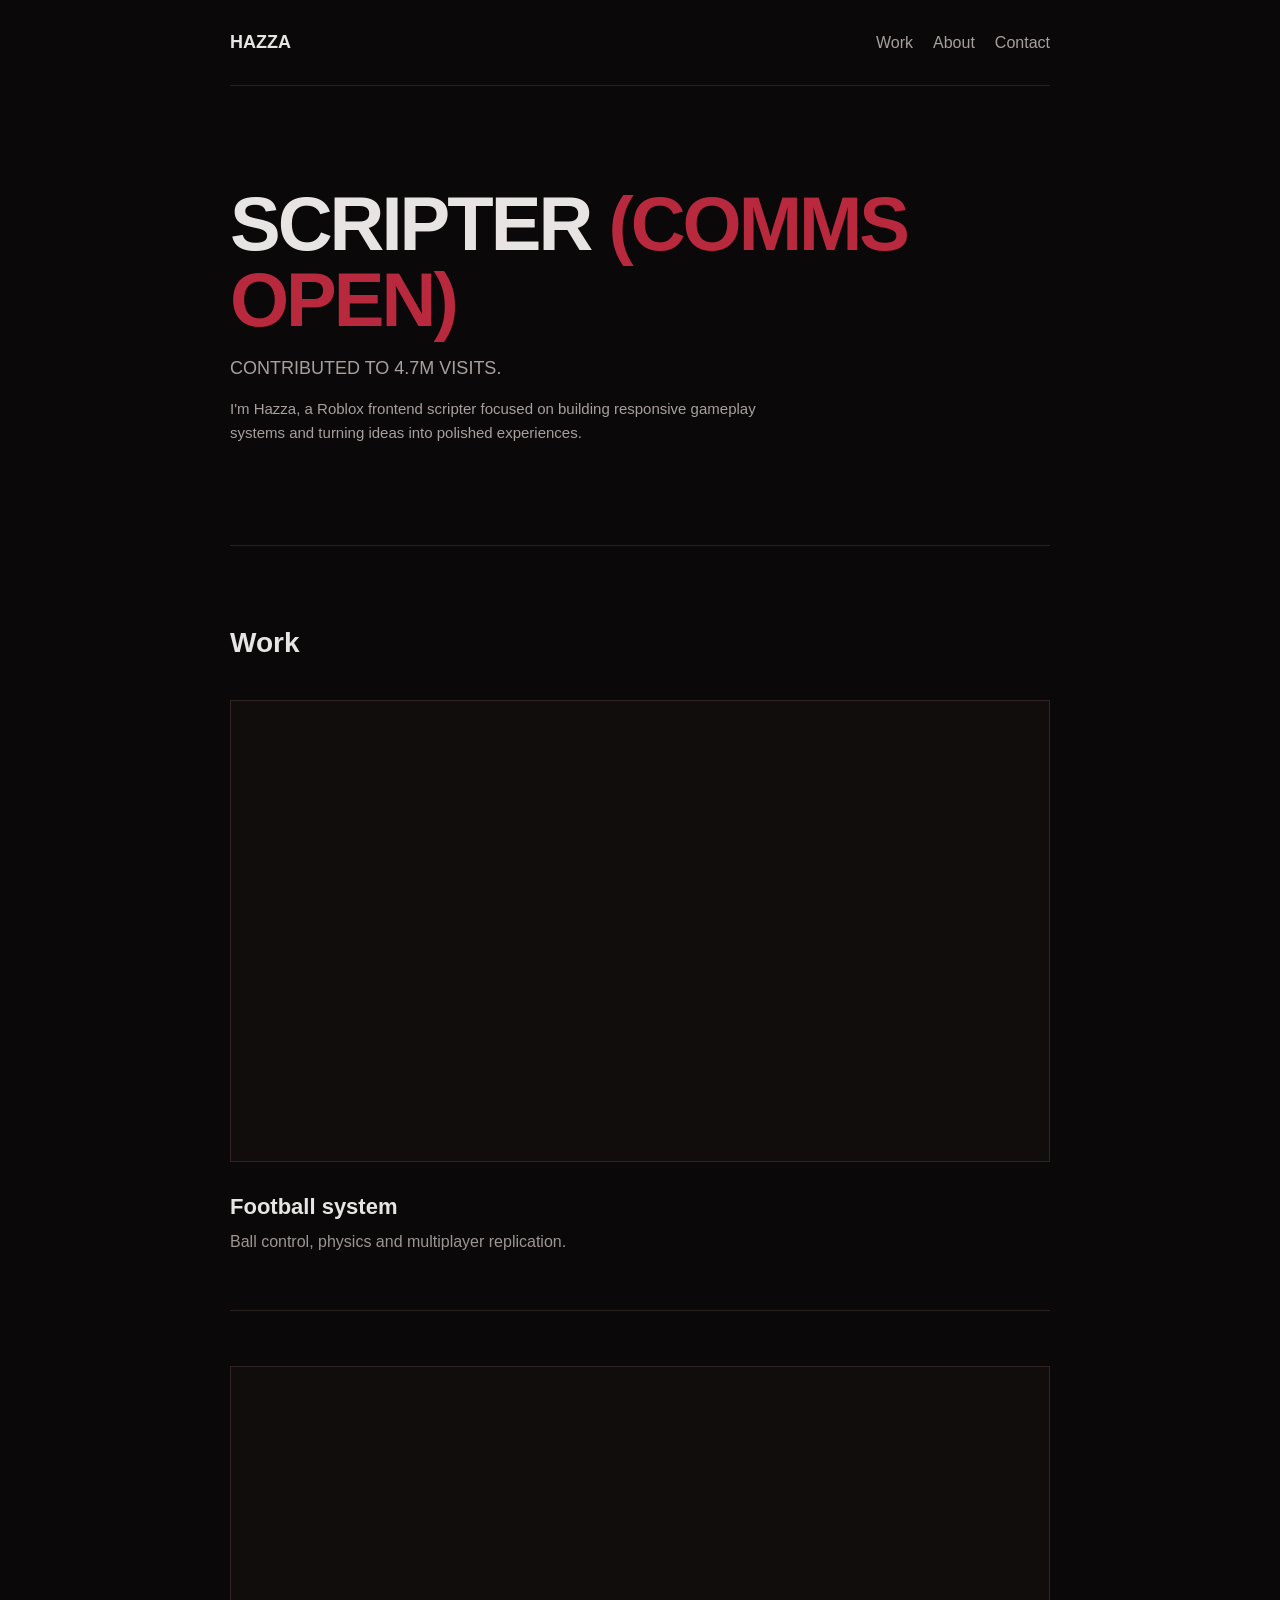
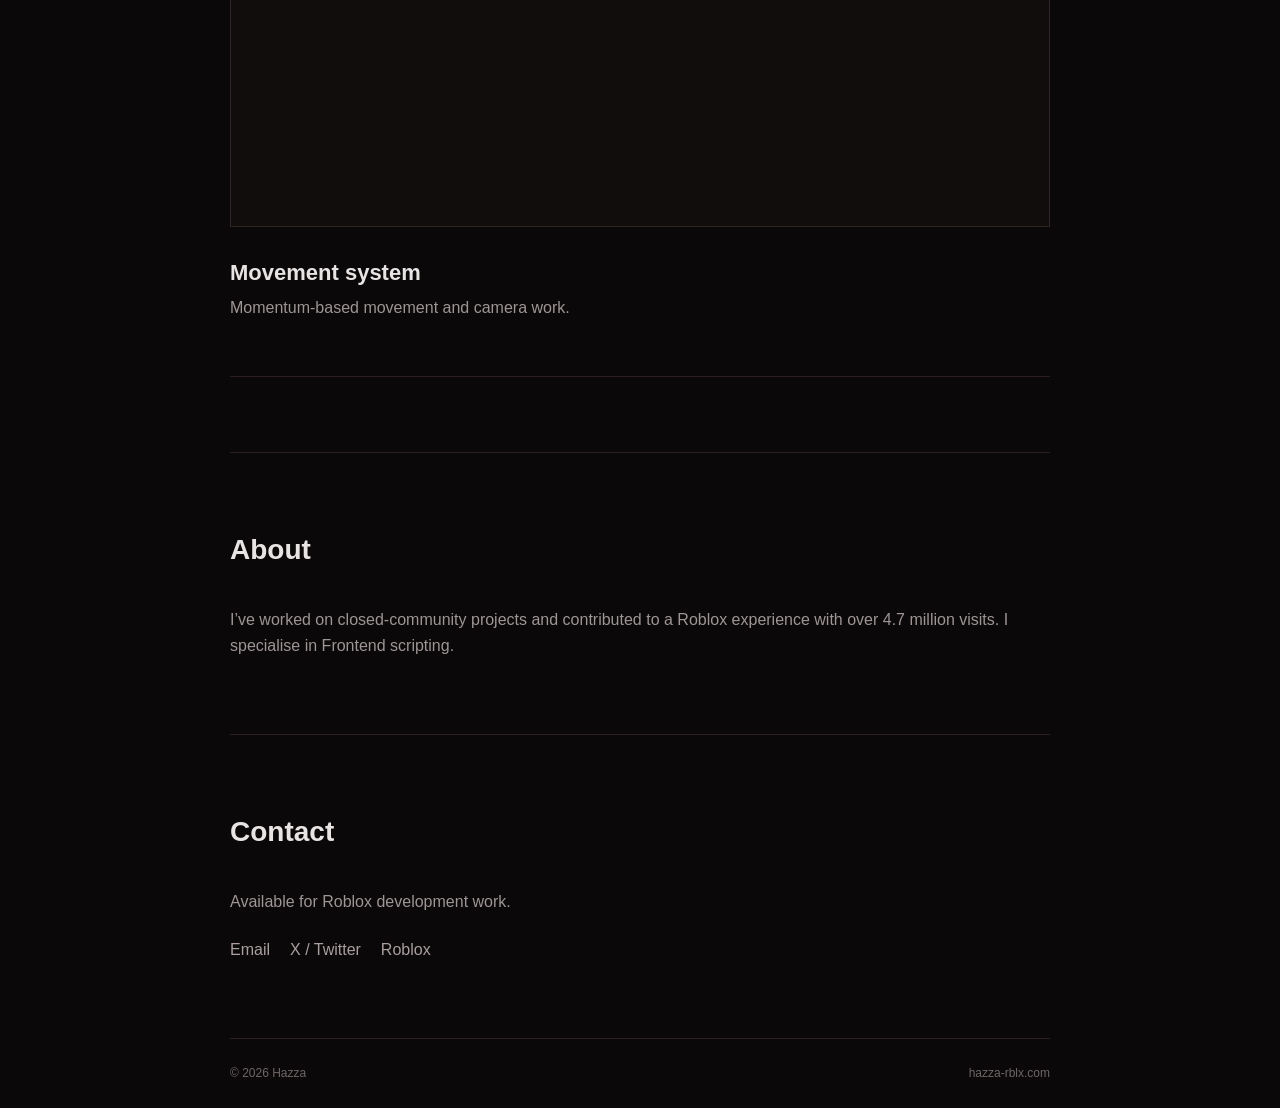
==== index.html @ 621d3d2e "Add files via upload" ====
<!doctype html>
<html lang="en">
<head>
  <meta charset="utf-8">
  <meta name="viewport" content="width=device-width, initial-scale=1">
  <meta name="description" content="HAZZA — Roblox Developer Portfolio">
  <meta name="theme-color" content="#0a0808">
  <title>Hazza — Roblox Developer</title>

  <style>
    * { box-sizing: border-box; }

    html { scroll-behavior: smooth; }

    body {
      margin: 0;
      color: #e8e4e4;
      background: #0a0808;
      font: 16px/1.6 Arial, sans-serif;
    }

    a { color: inherit; }

    .page {
      width: min(820px, calc(100% - 32px));
      margin: auto;
    }

    header {
      display: flex;
      justify-content: space-between;
      align-items: center;
      padding: 28px 0;
      border-bottom: 1px solid #2a2020;
    }

    header strong { font-size: 18px; }

    nav { display: flex; gap: 20px; }

    nav a,
    .contact a {
      color: #a99f9f;
      text-decoration: none;
    }

    nav a:hover,
    .contact a:hover { color: #b8293d; }

    .intro {
      padding: 100px 0;
      border-bottom: 1px solid #2a2020;
    }

    h1 {
      margin: 0 0 16px;
      font-size: clamp(48px, 10vw, 76px);
      line-height: 1;
      letter-spacing: -3px;
    }

    h1 span { color: #b8293d; }

    .intro p {
      max-width: 540px;
      margin: 0;
      color: #a99f9f;
      font-size: 18px;
    }

    .intro .bio {
      margin-top: 14px;
      font-size: 15px;
    }

    section { padding: 75px 0; }

    h2 {
      margin: 0 0 35px;
      font-size: 28px;
    }

    .project {
      padding: 0 0 55px;
      margin: 0 0 55px;
      border-bottom: 1px solid #2a2020;
    }

    .project:last-child { margin-bottom: 0; }

    .video-embed {
      width: 100%;
      aspect-ratio: 16 / 9;
      margin-bottom: 20px;
      background: #120d0d;
      border: 1px solid #302424;
    }

    .project h3 {
      margin: 0 0 5px;
      font-size: 22px;
    }

    .project p,
    .about p,
    .contact p {
      margin: 0;
      color: #9e9595;
    }

    .about,
    .contact { border-top: 1px solid #2a2020; }

    .contact div {
      display: flex;
      flex-wrap: wrap;
      gap: 20px;
      margin-top: 22px;
    }

    footer {
      display: flex;
      justify-content: space-between;
      padding: 25px 0;
      color: #6f6666;
      border-top: 1px solid #2a2020;
      font-size: 12px;
    }

    @media (max-width: 520px) {
      header { align-items: flex-start; }
      nav { gap: 12px; font-size: 14px; }
      .intro { padding: 75px 0; }
      section { padding: 60px 0; }
      footer { gap: 15px; }
    }
  </style>
</head>

<body>
  <div class="page">
    <header>
      <strong>HAZZA</strong>
      <nav>
        <a href="#work">Work</a>
        <a href="#about">About</a>
        <a href="#contact">Contact</a>
      </nav>
    </header>

    <main>
      <div class="intro">
        <h1>SCRIPTER<span> (COMMS OPEN)</span></h1>
        <p>CONTRIBUTED TO 4.7M VISITS.</p>
        <p class="bio">I'm Hazza, a Roblox frontend scripter focused on building responsive gameplay systems and turning ideas into polished experiences.</p>
      </div>

      <section id="work">
        <h2>Work</h2>

        <article class="project">
          <iframe class="video-embed" src="https://www.youtube-nocookie.com/embed/xb4b1NVsoGI" title="Football system demonstration" loading="lazy" allow="accelerometer; autoplay; clipboard-write; encrypted-media; gyroscope; picture-in-picture; web-share" allowfullscreen></iframe>
          <h3>Football system</h3>
          <p>Ball control, physics and multiplayer replication.</p>
        </article>

        <article class="project">
          <iframe class="video-embed" src="https://www.youtube-nocookie.com/embed/a8XWMVyObS0" title="Swinging movement system demonstration" loading="lazy" allow="accelerometer; autoplay; clipboard-write; encrypted-media; gyroscope; picture-in-picture; web-share" allowfullscreen></iframe>
          <h3>Movement system</h3>
          <p>Momentum-based movement and camera work.</p>
        </article>
      </section>

      <section class="about" id="about">
        <h2>About</h2>
        <p>I’ve worked on closed-community projects and contributed to a Roblox experience with over 4.7 million visits. I specialise in Frontend scripting. </p>
      </section>

      <section class="contact" id="contact">
        <h2>Contact</h2>
        <p>Available for Roblox development work.</p>
        <div>
          <a href="mailto:hahazz1231@outlook.com">Email</a>
          <a href="https://x.com/hahazz17" target="_blank" rel="noopener">X / Twitter</a>
          <a href="https://www.roblox.com/users/4684940646/profile" target="_blank" rel="noopener">Roblox</a>
        </div>
      </section>
    </main>

    <footer>
      <span>© 2026 Hazza</span>
      <span>hazza-rblx.com</span>
    </footer>
  </div>
</body>
</html>
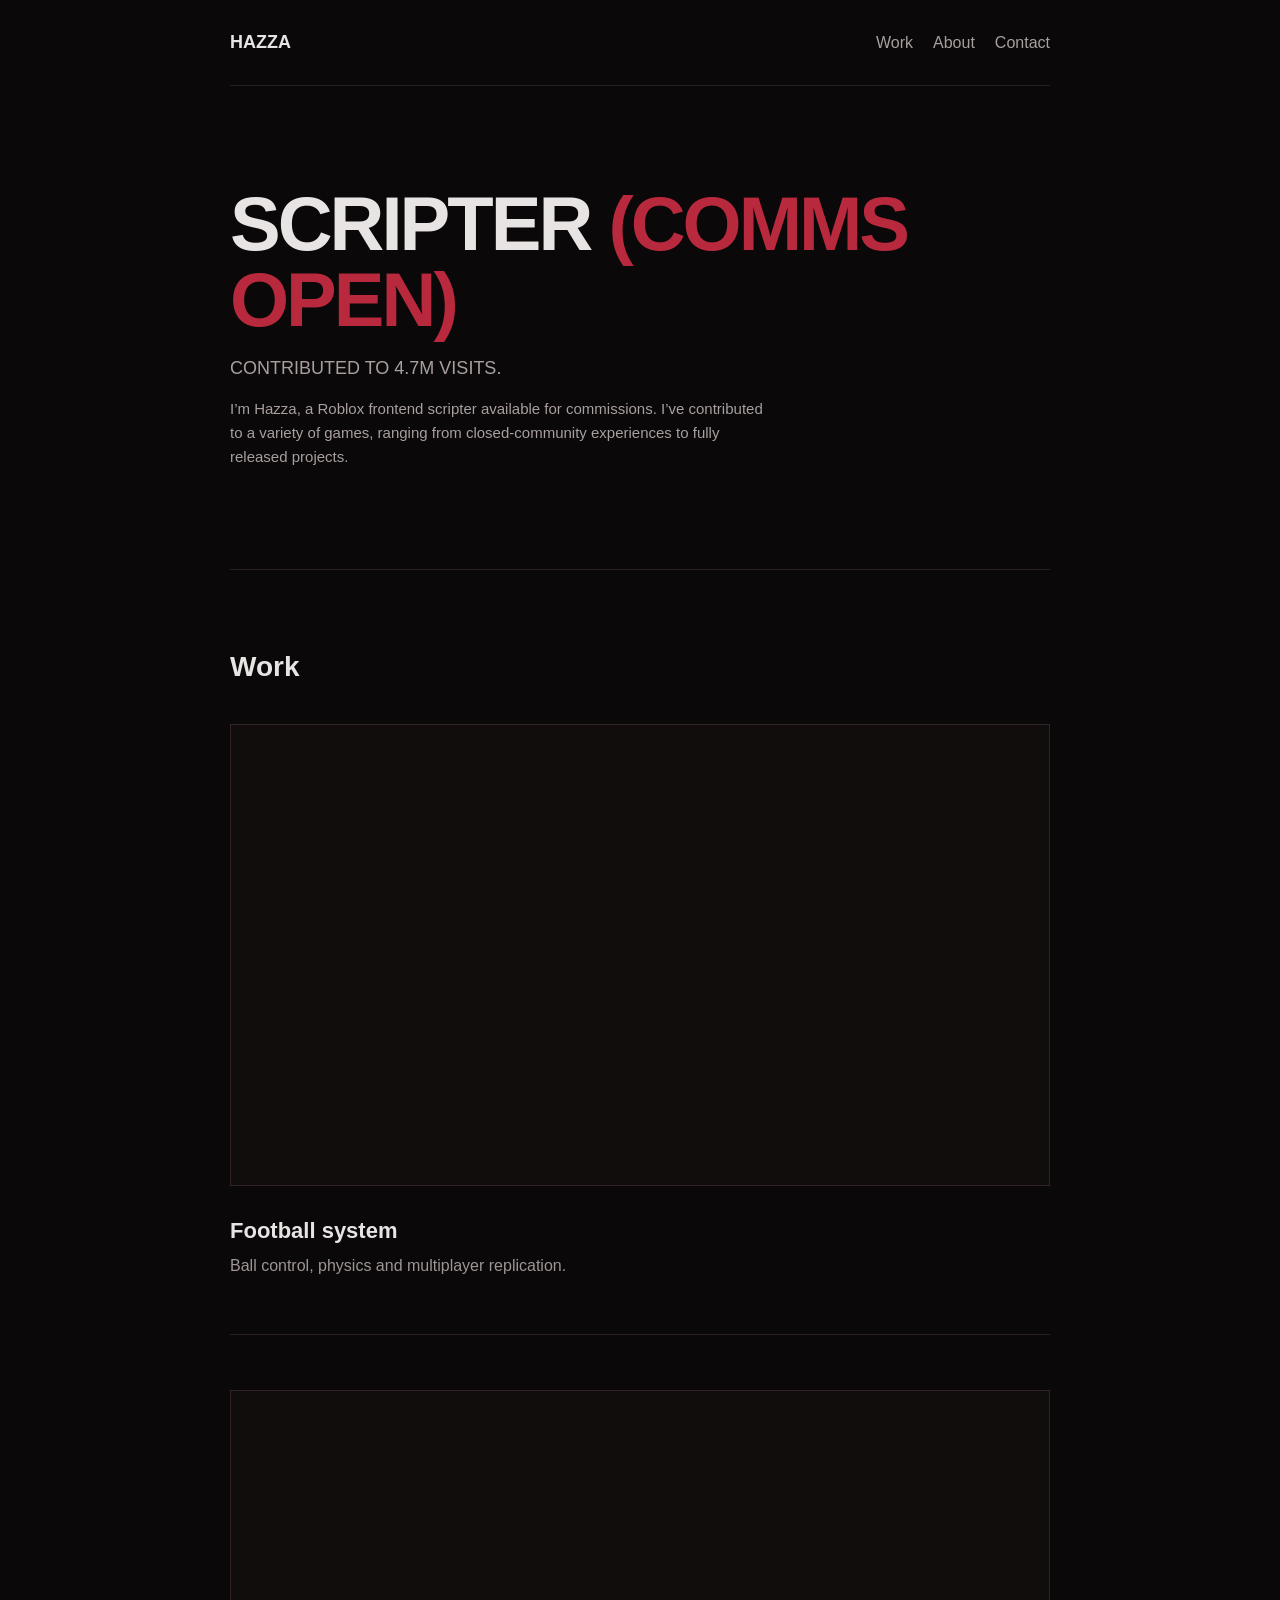
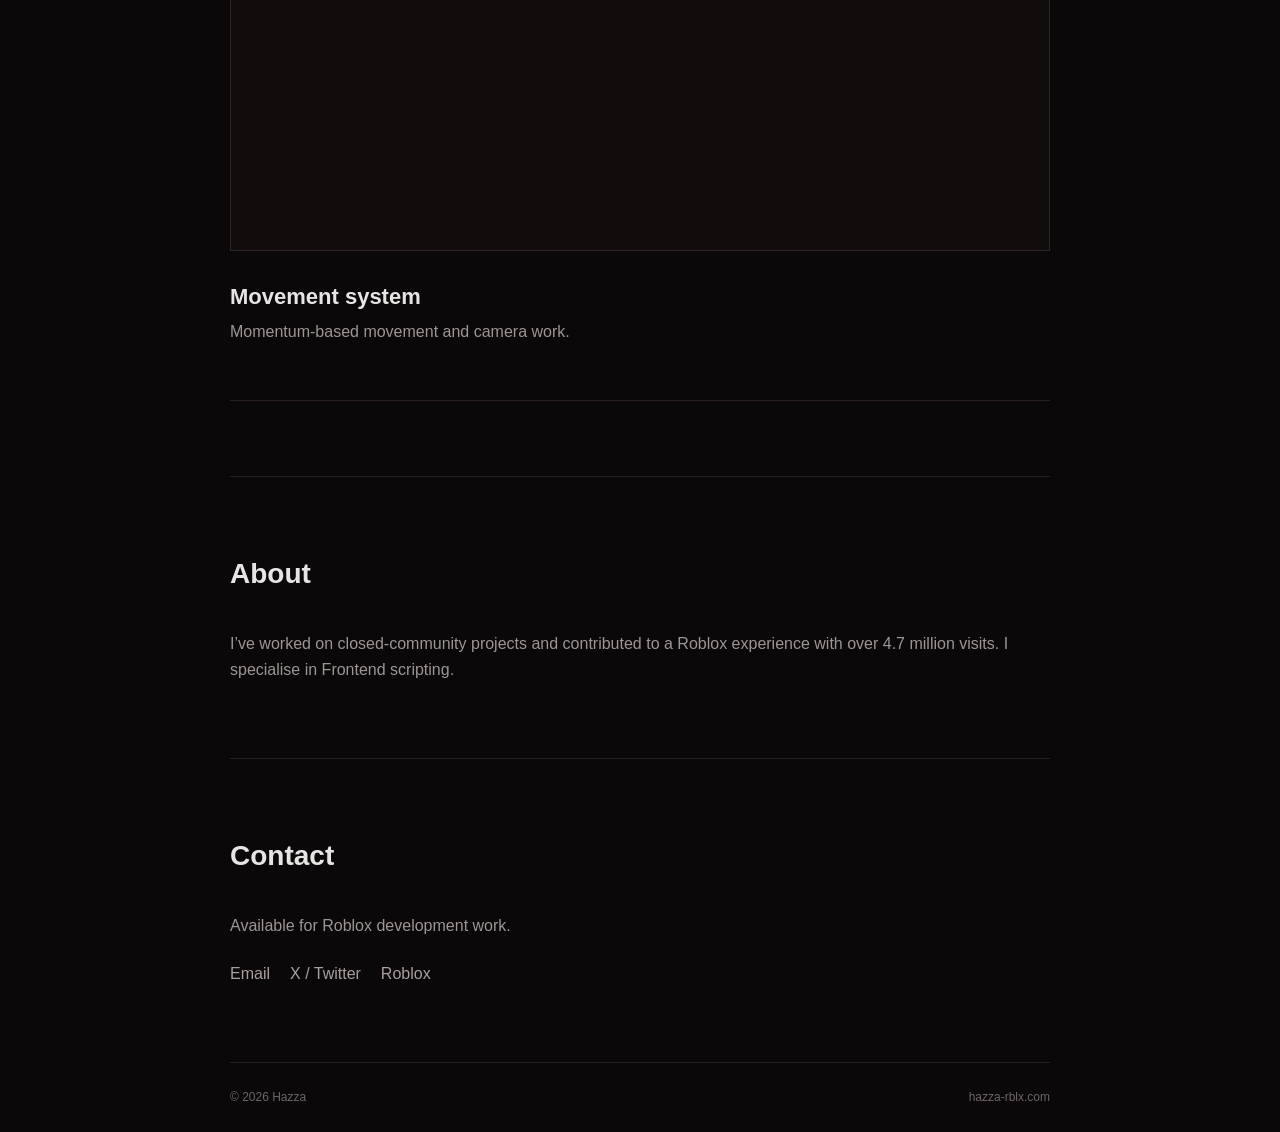
==== commit fa58ba1d: "Update index.html" ====
--- a/index.html
+++ b/index.html
@@ -152,7 +152,8 @@
       <div class="intro">
         <h1>SCRIPTER<span> (COMMS OPEN)</span></h1>
         <p>CONTRIBUTED TO 4.7M VISITS.</p>
-        <p class="bio">I'm Hazza, a Roblox frontend scripter focused on building responsive gameplay systems and turning ideas into polished experiences.</p>
+        <p class="bio">I’m Hazza, a Roblox frontend scripter available for commissions. I’ve contributed to a variety of games, ranging from closed-community experiences to fully released projects.
+</p>
       </div>
 
       <section id="work">
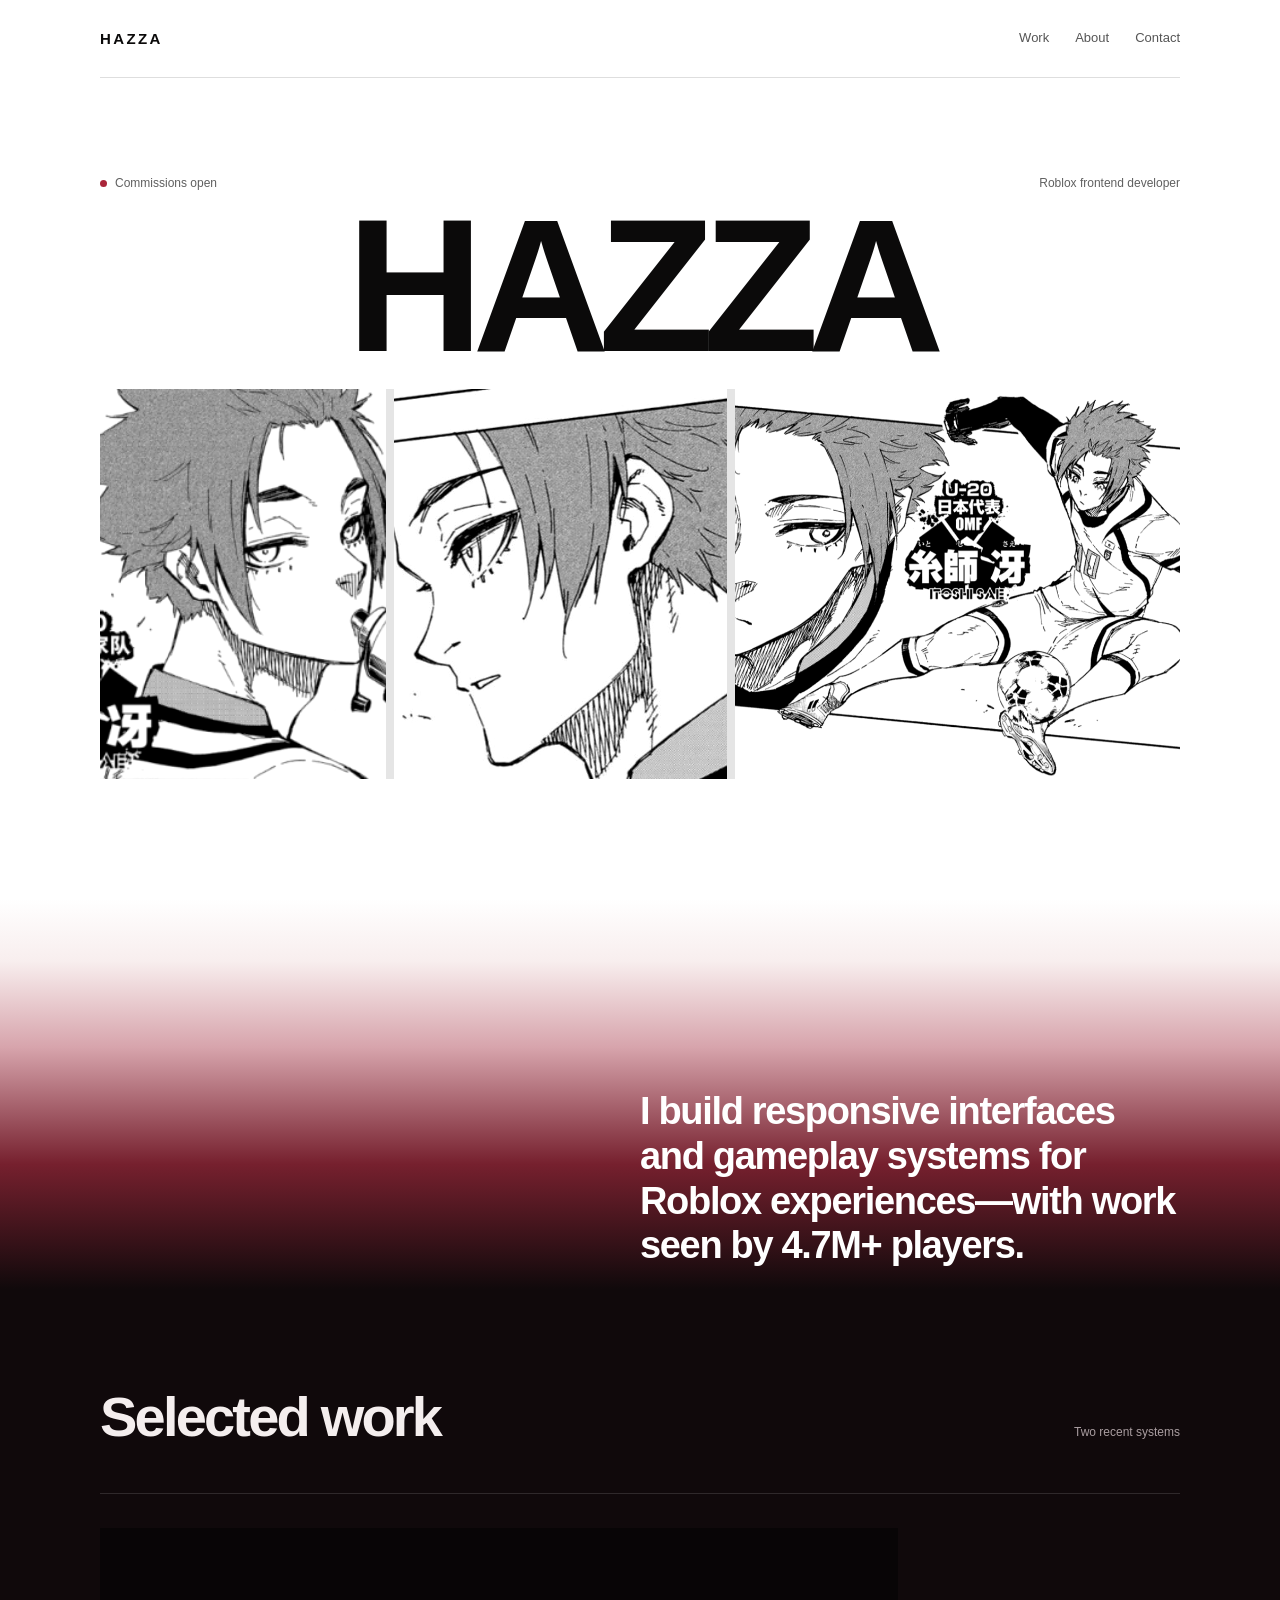
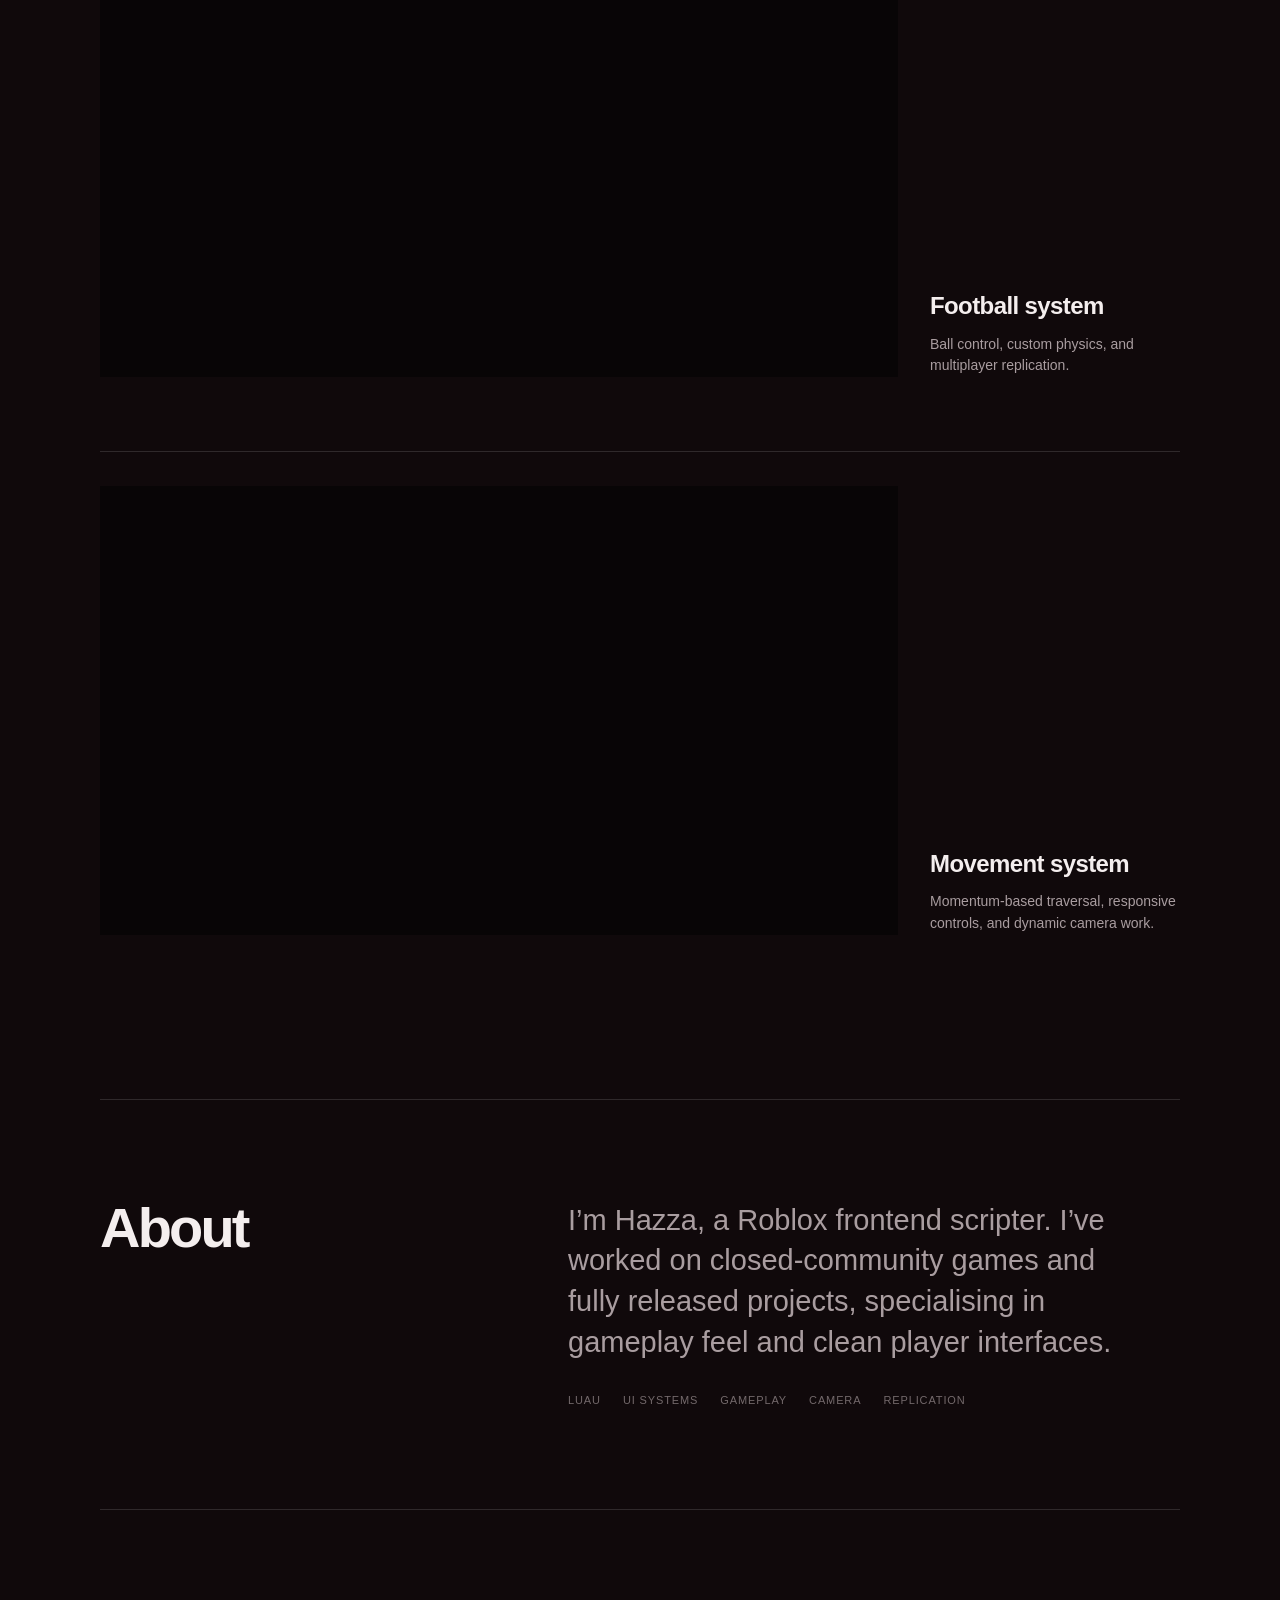
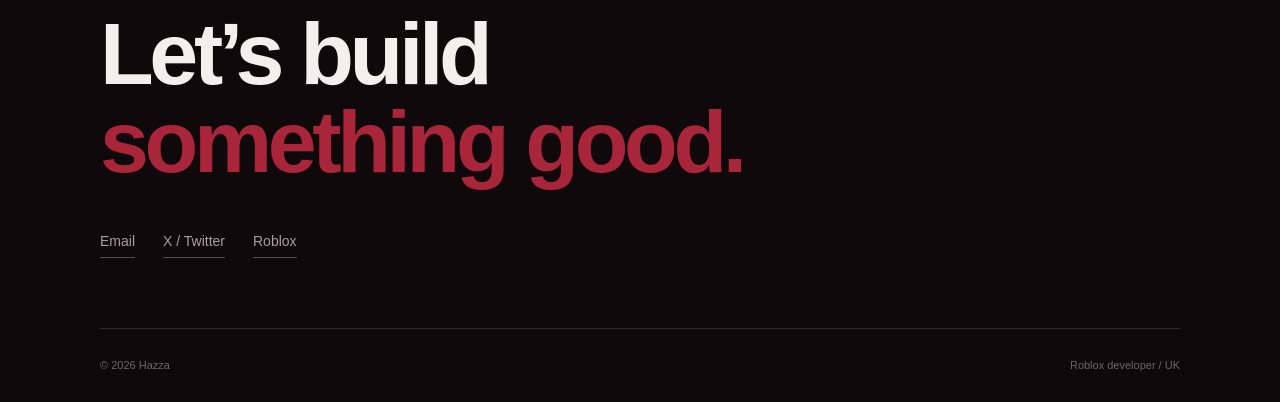
==== commit 14bf91f8: "Update index.html" ====
--- a/index.html
+++ b/index.html
@@ -3,195 +3,96 @@
 <head>
   <meta charset="utf-8">
   <meta name="viewport" content="width=device-width, initial-scale=1">
-  <meta name="description" content="HAZZA — Roblox Developer Portfolio">
-  <meta name="theme-color" content="#0a0808">
+  <meta name="description" content="Hazza — Roblox frontend developer available for commissions.">
+  <meta name="theme-color" content="#ffffff">
   <title>Hazza — Roblox Developer</title>
-
   <style>
-    * { box-sizing: border-box; }
-
-    html { scroll-behavior: smooth; }
-
-    body {
-      margin: 0;
-      color: #e8e4e4;
-      background: #0a0808;
-      font: 16px/1.6 Arial, sans-serif;
-    }
-
-    a { color: inherit; }
-
-    .page {
-      width: min(820px, calc(100% - 32px));
-      margin: auto;
-    }
-
-    header {
-      display: flex;
-      justify-content: space-between;
-      align-items: center;
-      padding: 28px 0;
-      border-bottom: 1px solid #2a2020;
-    }
-
-    header strong { font-size: 18px; }
-
-    nav { display: flex; gap: 20px; }
-
-    nav a,
-    .contact a {
-      color: #a99f9f;
-      text-decoration: none;
-    }
-
-    nav a:hover,
-    .contact a:hover { color: #b8293d; }
-
-    .intro {
-      padding: 100px 0;
-      border-bottom: 1px solid #2a2020;
-    }
-
-    h1 {
-      margin: 0 0 16px;
-      font-size: clamp(48px, 10vw, 76px);
-      line-height: 1;
-      letter-spacing: -3px;
-    }
-
-    h1 span { color: #b8293d; }
-
-    .intro p {
-      max-width: 540px;
-      margin: 0;
-      color: #a99f9f;
-      font-size: 18px;
-    }
-
-    .intro .bio {
-      margin-top: 14px;
-      font-size: 15px;
-    }
-
-    section { padding: 75px 0; }
-
-    h2 {
-      margin: 0 0 35px;
-      font-size: 28px;
-    }
-
-    .project {
-      padding: 0 0 55px;
-      margin: 0 0 55px;
-      border-bottom: 1px solid #2a2020;
-    }
-
-    .project:last-child { margin-bottom: 0; }
-
-    .video-embed {
-      width: 100%;
-      aspect-ratio: 16 / 9;
-      margin-bottom: 20px;
-      background: #120d0d;
-      border: 1px solid #302424;
-    }
-
-    .project h3 {
-      margin: 0 0 5px;
-      font-size: 22px;
-    }
-
-    .project p,
-    .about p,
-    .contact p {
-      margin: 0;
-      color: #9e9595;
-    }
-
-    .about,
-    .contact { border-top: 1px solid #2a2020; }
-
-    .contact div {
-      display: flex;
-      flex-wrap: wrap;
-      gap: 20px;
-      margin-top: 22px;
-    }
-
-    footer {
-      display: flex;
-      justify-content: space-between;
-      padding: 25px 0;
-      color: #6f6666;
-      border-top: 1px solid #2a2020;
-      font-size: 12px;
-    }
-
-    @media (max-width: 520px) {
-      header { align-items: flex-start; }
-      nav { gap: 12px; font-size: 14px; }
-      .intro { padding: 75px 0; }
-      section { padding: 60px 0; }
-      footer { gap: 15px; }
-    }
+    :root{--white:#fff;--ink:#0b0a0a;--dark:#10090b;--red:#a92539;--text:#f4eeee;--muted:#a99da0;--line:rgba(255,255,255,.13);--width:1080px}
+    *{box-sizing:border-box}html{scroll-behavior:smooth;scrollbar-color:var(--red) var(--dark)}
+    body{margin:0;color:var(--ink);background:var(--dark);font:16px/1.55 Arial,Helvetica,sans-serif;overflow-x:hidden}
+    ::selection{color:#fff;background:var(--red)}a{color:inherit}.wrap{width:min(var(--width),calc(100% - 40px));margin:auto}
+    .light{position:relative;z-index:1;min-height:100svh;background:#fff}
+    header{display:flex;align-items:center;justify-content:space-between;height:78px;border-bottom:1px solid #dedede}
+    .small-logo{font-size:15px;font-weight:900;letter-spacing:.16em;text-decoration:none}nav{display:flex;gap:26px}
+    nav a{color:#555;font-size:13px;text-decoration:none;transition:color .18s ease}nav a:hover,nav a:focus-visible{color:var(--red)}
+    .hero{padding:clamp(54px,8vw,96px) 0 0}.hero-topline{display:flex;align-items:center;justify-content:space-between;gap:20px;margin-bottom:18px;color:#5f5f5f;font-size:12px}
+    .status{display:flex;align-items:center;gap:8px}.status:before{content:"";width:7px;height:7px;border-radius:50%;background:var(--red);animation:blink 2s ease-in-out infinite}
+    @keyframes blink{50%{opacity:.35}}
+    h1{margin:0 0 30px;font-size:clamp(76px,17vw,190px);font-weight:900;line-height:.78;letter-spacing:-.085em;text-align:center;transform:translateY(24px);opacity:0;animation:logo-in .9s cubic-bezier(.16,.8,.22,1) .08s forwards}
+    @keyframes logo-in{to{opacity:1;letter-spacing:-.06em;transform:translateY(0)}}
+    .manga-strip{display:grid;grid-template-columns:.9fr 1.05fr 1.4fr;gap:8px;height:clamp(240px,34vw,390px);overflow:hidden;background:#e5e5e5}
+    .panel{position:relative;min-width:0;margin:0;overflow:hidden;background:#eee;opacity:0;transform:translateY(16px);animation:panel-in .7s cubic-bezier(.2,.75,.2,1) forwards}
+    .panel:nth-child(1){animation-delay:.26s}.panel:nth-child(2){animation-delay:.36s}.panel:nth-child(3){animation-delay:.46s}@keyframes panel-in{to{opacity:1;transform:translateY(0)}}
+    .panel img{width:100%;height:100%;display:block;object-fit:cover;filter:grayscale(1) contrast(1.04);transition:transform .65s cubic-bezier(.2,.75,.2,1)}
+    .panel:nth-child(1) img{object-position:53% center}.panel:nth-child(2) img{object-position:44% center}.panel:nth-child(3) img{object-position:66% center}.panel:hover img{transform:scale(1.025)}
+    .fade{position:relative;z-index:0;min-height:390px;margin-top:-1px;color:#fff;background:linear-gradient(to bottom,#fff 0%,#f8eeee 16%,#d7a4ac 38%,#76202e 68%,var(--dark) 100%)}
+    .intro{display:flex;justify-content:flex-end;padding-top:190px}.intro p{width:min(540px,100%);margin:0;font-size:clamp(22px,3.4vw,38px);font-weight:600;line-height:1.18;letter-spacing:-.035em}
+    .dark{color:var(--text);background:var(--dark)}section{padding:100px 0}.section-head{display:flex;align-items:baseline;justify-content:space-between;gap:24px;margin-bottom:48px}
+    h2{margin:0;font-size:clamp(34px,5vw,56px);line-height:1;letter-spacing:-.05em}.section-head span{color:var(--muted);font-size:12px}
+    .project{display:grid;grid-template-columns:minmax(0,1fr) 250px;align-items:end;gap:32px;padding:34px 0 64px;border-top:1px solid var(--line)}.project+.project{margin-top:10px}
+    .video-frame{overflow:hidden;background:#080506}.video-frame iframe{display:block;width:100%;aspect-ratio:16/9;border:0;filter:saturate(.75);transition:filter .3s ease}.video-frame:hover iframe{filter:saturate(1)}
+    .project h3{margin:0 0 9px;font-size:24px;letter-spacing:-.025em}.project p,.about p{margin:0;color:var(--muted);font-size:14px}
+    .about{display:grid;grid-template-columns:1fr 1.5fr;gap:60px;border-top:1px solid var(--line)}.about p{max-width:580px;font-size:clamp(19px,2.5vw,29px);line-height:1.4}
+    .skills{display:flex;flex-wrap:wrap;gap:8px 22px;margin-top:30px;color:#73696b;font-size:11px;text-transform:uppercase;letter-spacing:.08em}
+    .contact{padding-bottom:70px;border-top:1px solid var(--line)}.contact h2{max-width:760px;margin-bottom:45px;font-size:clamp(42px,8vw,88px)}.contact h2 span{color:var(--red)}
+    .contact-links{display:flex;flex-wrap:wrap;gap:12px 28px}.contact-links a{padding-bottom:4px;color:var(--muted);border-bottom:1px solid #574b4d;font-size:14px;text-decoration:none;transition:color .18s ease,border-color .18s ease}
+    .contact-links a:hover,.contact-links a:focus-visible{color:#fff;border-color:var(--red)}
+    footer{display:flex;justify-content:space-between;padding:28px 0;color:#6f6466;border-top:1px solid var(--line);font-size:11px}
+    .reveal{opacity:0;transform:translateY(20px);transition:opacity .65s ease,transform .65s cubic-bezier(.2,.75,.2,1)}.reveal.visible{opacity:1;transform:translateY(0)}
+    :focus-visible{outline:2px solid var(--red);outline-offset:5px}
+    @media(max-width:720px){.wrap{width:min(var(--width),calc(100% - 28px))}header{height:68px}nav{gap:15px}.hero-topline span:last-child{display:none}h1{margin-bottom:22px;font-size:clamp(74px,25vw,140px)}.manga-strip{grid-template-columns:.85fr 1.15fr;height:330px}.panel:nth-child(2){display:none}.panel:nth-child(3) img{object-position:70% center}.fade{min-height:330px}.intro{padding-top:145px}section{padding:78px 0}.project,.about{grid-template-columns:1fr;gap:24px}.project{align-items:start;padding-bottom:46px}.project-copy{order:-1}.about{gap:30px}}
+    @media(max-width:420px){nav a:first-child{display:none}.manga-strip{height:270px}footer{gap:18px}}
+    @media(prefers-reduced-motion:reduce){html{scroll-behavior:auto}*,*:before,*:after{animation-duration:.01ms!important;animation-iteration-count:1!important;transition-duration:.01ms!important}.reveal{opacity:1;transform:none}}
   </style>
 </head>
-
 <body>
-  <div class="page">
-    <header>
-      <strong>HAZZA</strong>
-      <nav>
-        <a href="#work">Work</a>
-        <a href="#about">About</a>
-        <a href="#contact">Contact</a>
-      </nav>
-    </header>
-
-    <main>
-      <div class="intro">
-        <h1>SCRIPTER<span> (COMMS OPEN)</span></h1>
-        <p>CONTRIBUTED TO 4.7M VISITS.</p>
-        <p class="bio">I’m Hazza, a Roblox frontend scripter available for commissions. I’ve contributed to a variety of games, ranging from closed-community experiences to fully released projects.
-</p>
-      </div>
-
-      <section id="work">
-        <h2>Work</h2>
-
-        <article class="project">
-          <iframe class="video-embed" src="https://www.youtube-nocookie.com/embed/xb4b1NVsoGI" title="Football system demonstration" loading="lazy" allow="accelerometer; autoplay; clipboard-write; encrypted-media; gyroscope; picture-in-picture; web-share" allowfullscreen></iframe>
-          <h3>Football system</h3>
-          <p>Ball control, physics and multiplayer replication.</p>
-        </article>
-
-        <article class="project">
-          <iframe class="video-embed" src="https://www.youtube-nocookie.com/embed/a8XWMVyObS0" title="Swinging movement system demonstration" loading="lazy" allow="accelerometer; autoplay; clipboard-write; encrypted-media; gyroscope; picture-in-picture; web-share" allowfullscreen></iframe>
-          <h3>Movement system</h3>
-          <p>Momentum-based movement and camera work.</p>
-        </article>
-      </section>
-
-      <section class="about" id="about">
-        <h2>About</h2>
-        <p>I’ve worked on closed-community projects and contributed to a Roblox experience with over 4.7 million visits. I specialise in Frontend scripting. </p>
-      </section>
-
-      <section class="contact" id="contact">
-        <h2>Contact</h2>
-        <p>Available for Roblox development work.</p>
-        <div>
-          <a href="mailto:hahazz1231@outlook.com">Email</a>
-          <a href="https://x.com/hahazz17" target="_blank" rel="noopener">X / Twitter</a>
-          <a href="https://www.roblox.com/users/4684940646/profile" target="_blank" rel="noopener">Roblox</a>
+  <div class="light" id="top">
+    <div class="wrap">
+      <header>
+        <a class="small-logo" href="#top" aria-label="Hazza — back to top">HAZZA</a>
+        <nav aria-label="Main navigation"><a href="#work">Work</a><a href="#about">About</a><a href="#contact">Contact</a></nav>
+      </header>
+      <main>
+        <div class="hero">
+          <div class="hero-topline"><span class="status">Commissions open</span><span>Roblox frontend developer</span></div>
+          <h1>HAZZA</h1>
+          <div class="manga-strip" aria-label="Manga artwork collage">
+            <figure class="panel"><img src="[data-uri]" alt="Black and white manga portrait"></figure>
+            <figure class="panel"><img src="[data-uri]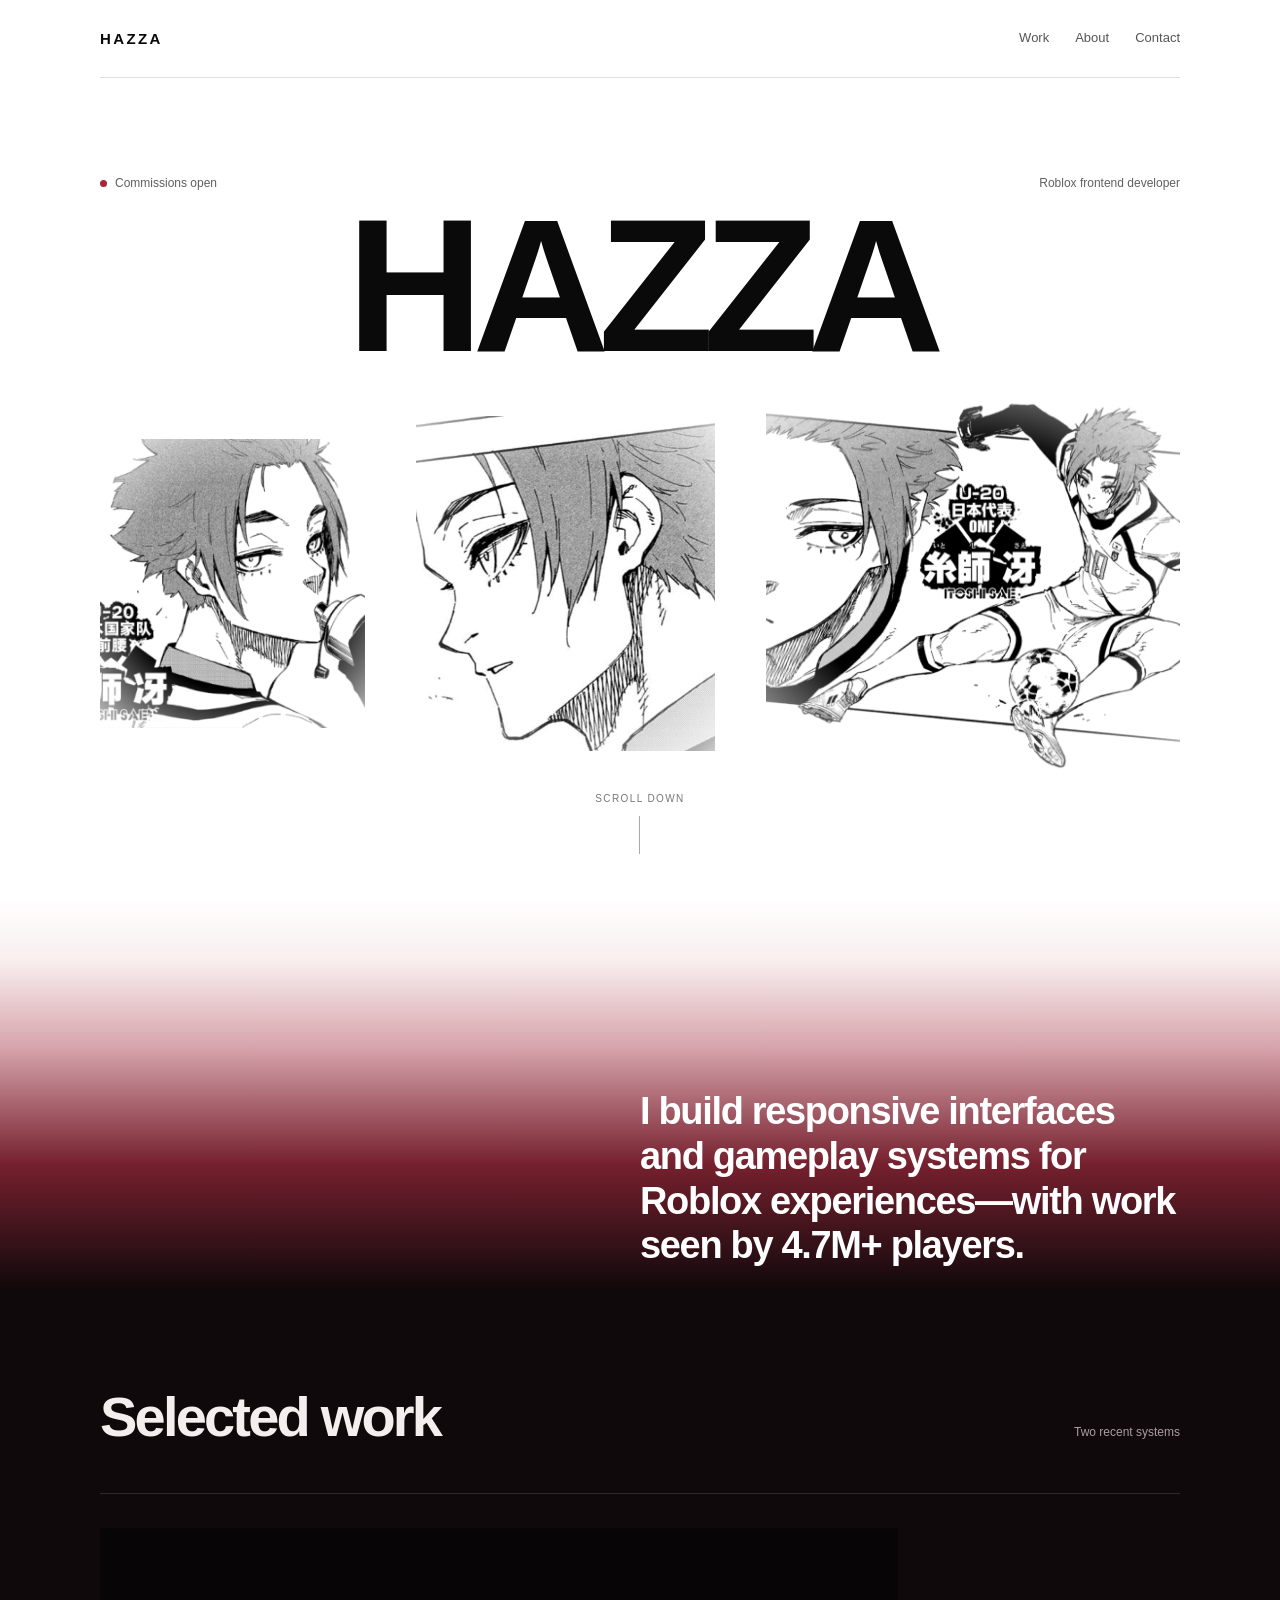
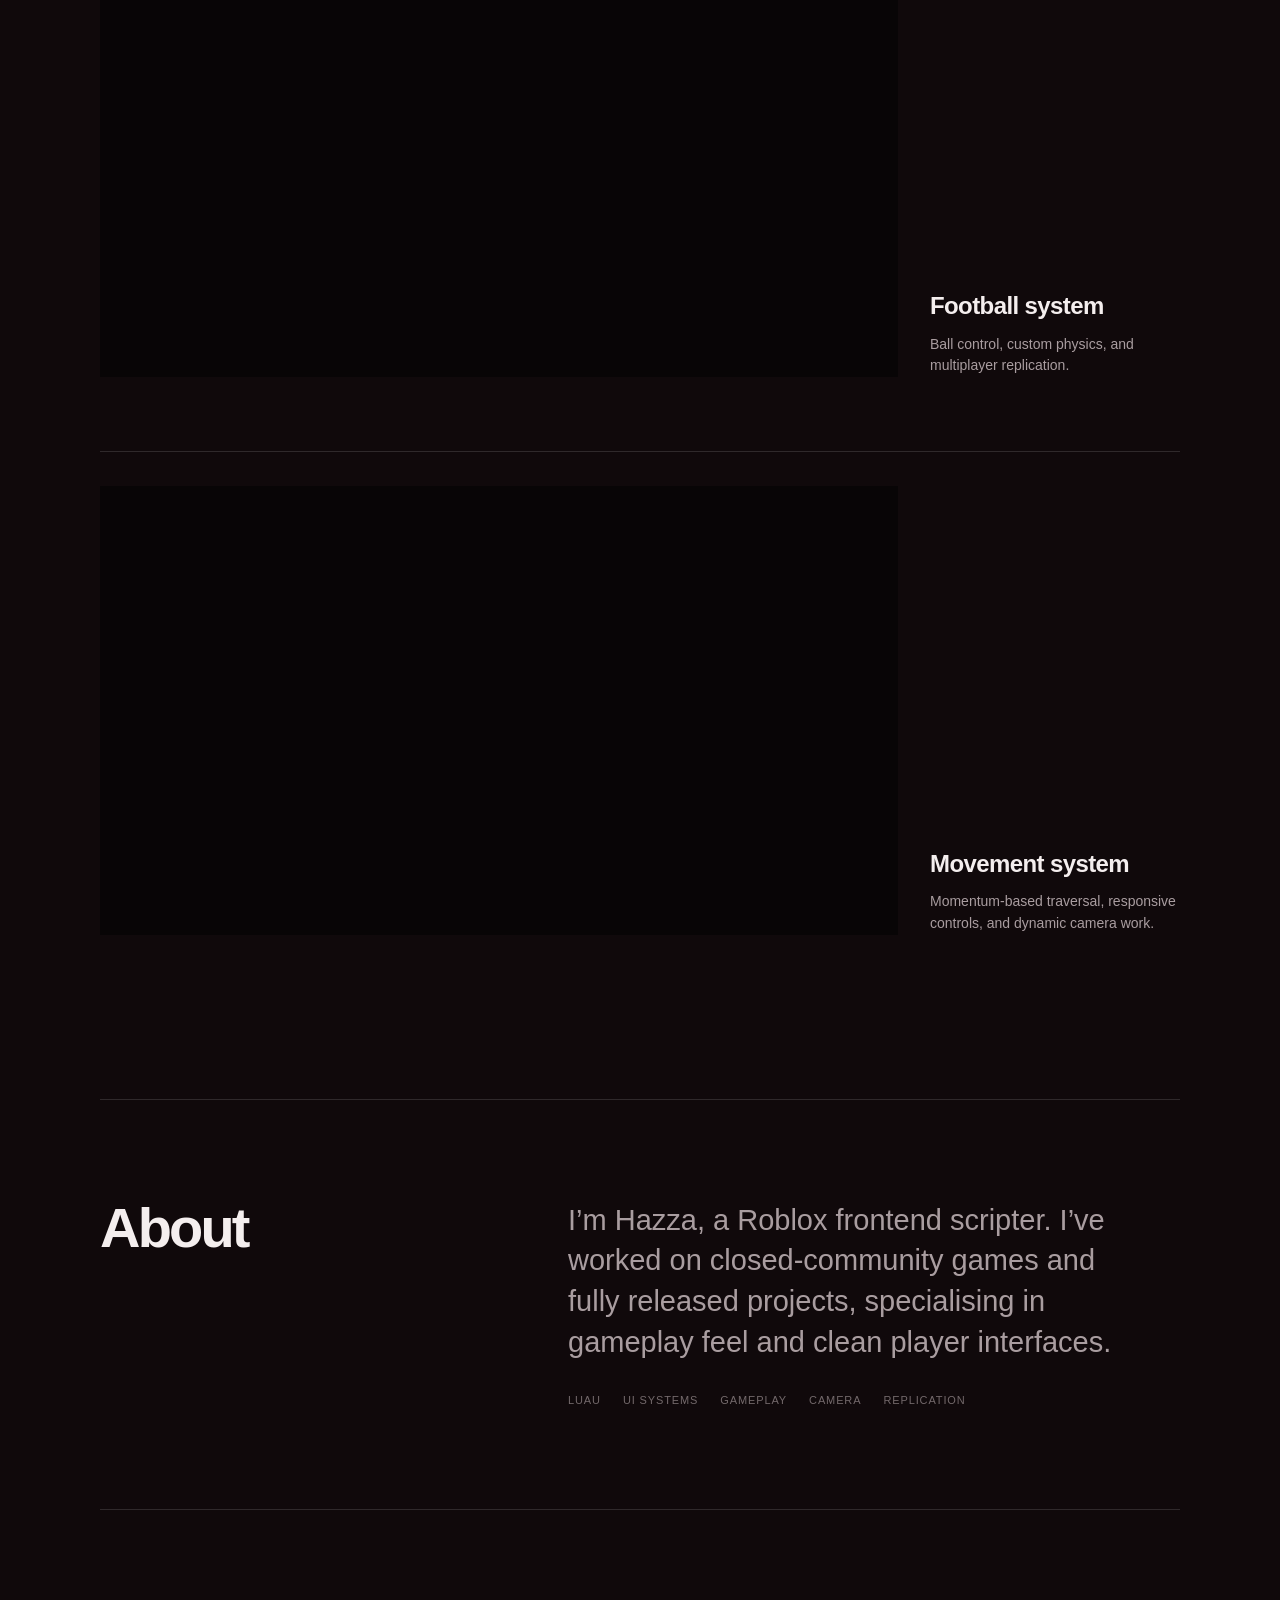
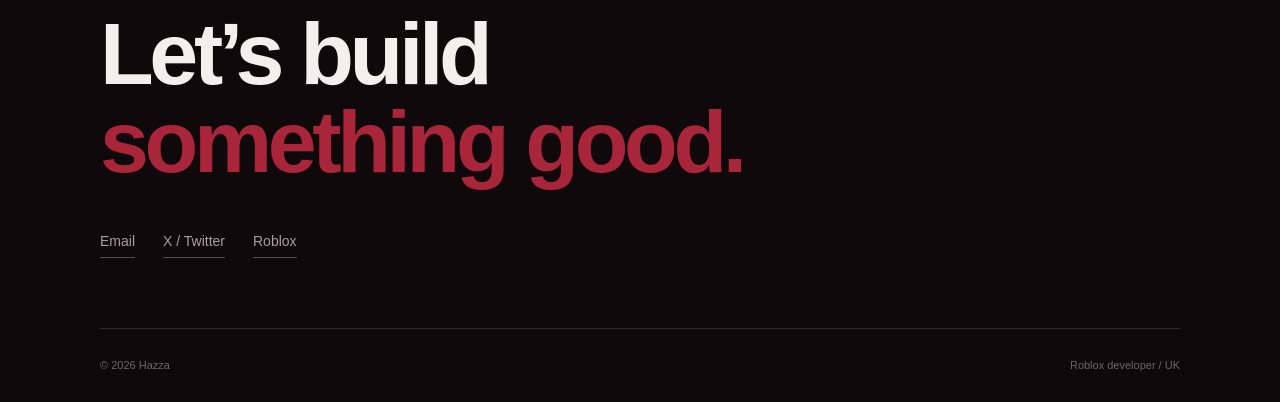
==== commit a9c05f85: "Update index.html" ====
--- a/index.html
+++ b/index.html
@@ -20,11 +20,15 @@
     @keyframes blink{50%{opacity:.35}}
     h1{margin:0 0 30px;font-size:clamp(76px,17vw,190px);font-weight:900;line-height:.78;letter-spacing:-.085em;text-align:center;transform:translateY(24px);opacity:0;animation:logo-in .9s cubic-bezier(.16,.8,.22,1) .08s forwards}
     @keyframes logo-in{to{opacity:1;letter-spacing:-.06em;transform:translateY(0)}}
-    .manga-strip{display:grid;grid-template-columns:.9fr 1.05fr 1.4fr;gap:8px;height:clamp(240px,34vw,390px);overflow:hidden;background:#e5e5e5}
-    .panel{position:relative;min-width:0;margin:0;overflow:hidden;background:#eee;opacity:0;transform:translateY(16px);animation:panel-in .7s cubic-bezier(.2,.75,.2,1) forwards}
+    .manga-strip{display:grid;grid-template-columns:.8fr .9fr 1.25fr;align-items:center;gap:clamp(22px,4vw,64px);height:clamp(280px,34vw,390px);background:#fff}
+    .panel{position:relative;min-width:0;margin:0;background:transparent;opacity:0;transform:translateY(16px);animation:panel-in .7s cubic-bezier(.2,.75,.2,1) forwards}
     .panel:nth-child(1){animation-delay:.26s}.panel:nth-child(2){animation-delay:.36s}.panel:nth-child(3){animation-delay:.46s}@keyframes panel-in{to{opacity:1;transform:translateY(0)}}
-    .panel img{width:100%;height:100%;display:block;object-fit:cover;filter:grayscale(1) contrast(1.04);transition:transform .65s cubic-bezier(.2,.75,.2,1)}
-    .panel:nth-child(1) img{object-position:53% center}.panel:nth-child(2) img{object-position:44% center}.panel:nth-child(3) img{object-position:66% center}.panel:hover img{transform:scale(1.025)}
+    .panel:nth-child(1){height:74%}.panel:nth-child(2){height:86%}.panel:nth-child(3){height:96%}
+    .panel img{width:100%;height:100%;display:block;object-fit:cover;filter:grayscale(1) contrast(1.02);-webkit-mask-image:radial-gradient(ellipse 82% 76% at center,#000 48%,transparent 100%);mask-image:radial-gradient(ellipse 82% 76% at center,#000 48%,transparent 100%);transition:transform .65s cubic-bezier(.2,.75,.2,1)}
+    .panel:nth-child(1) img{object-position:53% center}.panel:nth-child(2) img{object-position:44% center}.panel:nth-child(3) img{object-position:66% center}.panel:hover img{transform:translateY(-4px)}
+    .scroll-cue{display:flex;flex-direction:column;align-items:center;gap:10px;width:max-content;margin:12px auto 0;color:#777;font-size:10px;letter-spacing:.14em;text-transform:uppercase;text-decoration:none}
+    .scroll-cue:after{content:"";width:1px;height:38px;background:#aaa;transform-origin:top;animation:scroll-line 1.8s ease-in-out infinite}
+    @keyframes scroll-line{0%,100%{transform:scaleY(.45);opacity:.45}50%{transform:scaleY(1);opacity:1}}
     .fade{position:relative;z-index:0;min-height:390px;margin-top:-1px;color:#fff;background:linear-gradient(to bottom,#fff 0%,#f8eeee 16%,#d7a4ac 38%,#76202e 68%,var(--dark) 100%)}
     .intro{display:flex;justify-content:flex-end;padding-top:190px}.intro p{width:min(540px,100%);margin:0;font-size:clamp(22px,3.4vw,38px);font-weight:600;line-height:1.18;letter-spacing:-.035em}
     .dark{color:var(--text);background:var(--dark)}section{padding:100px 0}.section-head{display:flex;align-items:baseline;justify-content:space-between;gap:24px;margin-bottom:48px}
@@ -40,8 +44,8 @@
     footer{display:flex;justify-content:space-between;padding:28px 0;color:#6f6466;border-top:1px solid var(--line);font-size:11px}
     .reveal{opacity:0;transform:translateY(20px);transition:opacity .65s ease,transform .65s cubic-bezier(.2,.75,.2,1)}.reveal.visible{opacity:1;transform:translateY(0)}
     :focus-visible{outline:2px solid var(--red);outline-offset:5px}
-    @media(max-width:720px){.wrap{width:min(var(--width),calc(100% - 28px))}header{height:68px}nav{gap:15px}.hero-topline span:last-child{display:none}h1{margin-bottom:22px;font-size:clamp(74px,25vw,140px)}.manga-strip{grid-template-columns:.85fr 1.15fr;height:330px}.panel:nth-child(2){display:none}.panel:nth-child(3) img{object-position:70% center}.fade{min-height:330px}.intro{padding-top:145px}section{padding:78px 0}.project,.about{grid-template-columns:1fr;gap:24px}.project{align-items:start;padding-bottom:46px}.project-copy{order:-1}.about{gap:30px}}
-    @media(max-width:420px){nav a:first-child{display:none}.manga-strip{height:270px}footer{gap:18px}}
+    @media(max-width:720px){.wrap{width:min(var(--width),calc(100% - 28px))}header{height:68px}nav{gap:15px}.hero-topline span:last-child{display:none}h1{margin-bottom:22px;font-size:clamp(74px,25vw,140px)}.manga-strip{grid-template-columns:1fr 1fr;gap:8px 18px;height:auto}.panel:nth-child(1),.panel:nth-child(2){height:190px}.panel:nth-child(3){grid-column:1/-1;width:78%;height:220px;margin:-12px auto 0}.panel:nth-child(3) img{object-position:66% center}.scroll-cue{margin-top:0}.fade{min-height:330px}.intro{padding-top:145px}section{padding:78px 0}.project,.about{grid-template-columns:1fr;gap:24px}.project{align-items:start;padding-bottom:46px}.project-copy{order:-1}.about{gap:30px}}
+    @media(max-width:420px){nav a:first-child{display:none}.panel:nth-child(1),.panel:nth-child(2){height:155px}.panel:nth-child(3){height:185px}footer{gap:18px}}
     @media(prefers-reduced-motion:reduce){html{scroll-behavior:auto}*,*:before,*:after{animation-duration:.01ms!important;animation-iteration-count:1!important;transition-duration:.01ms!important}.reveal{opacity:1;transform:none}}
   </style>
 </head>
@@ -61,6 +65,7 @@
             <figure class="panel"><img src="[data-uri]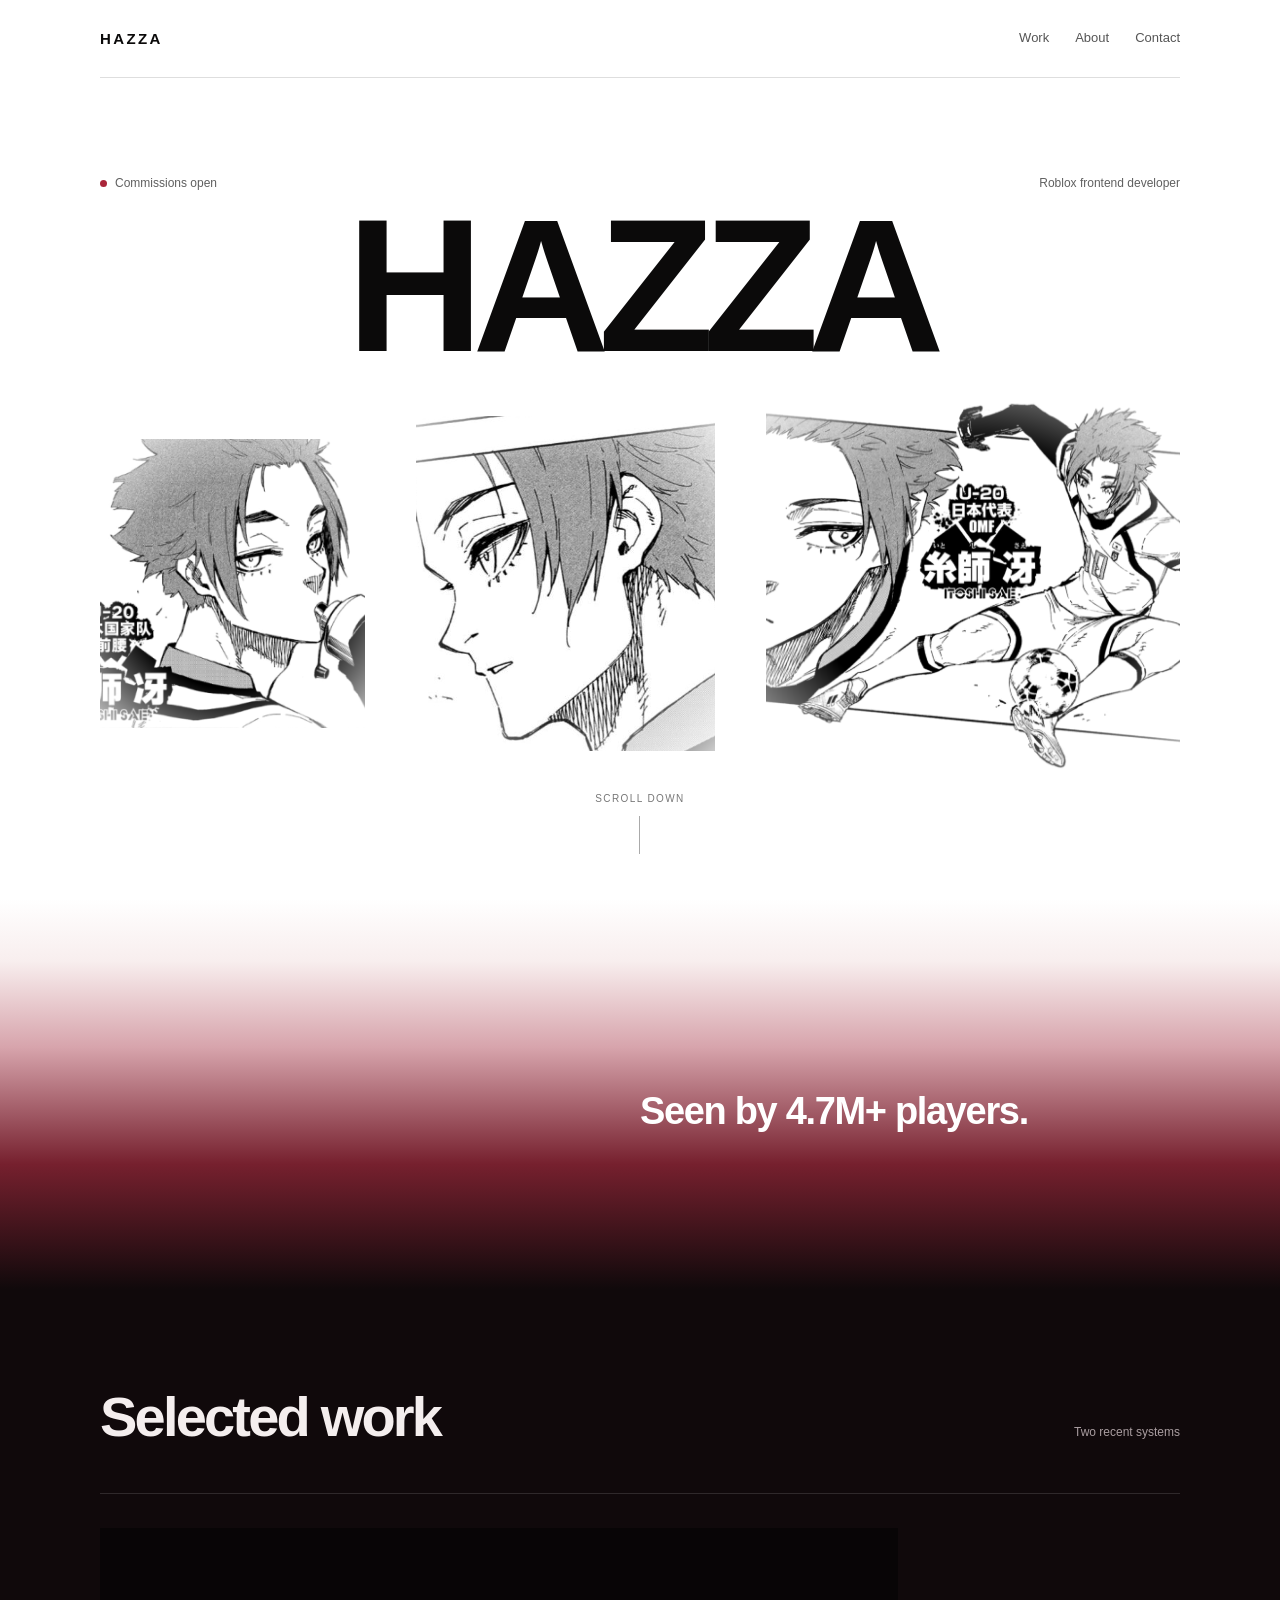
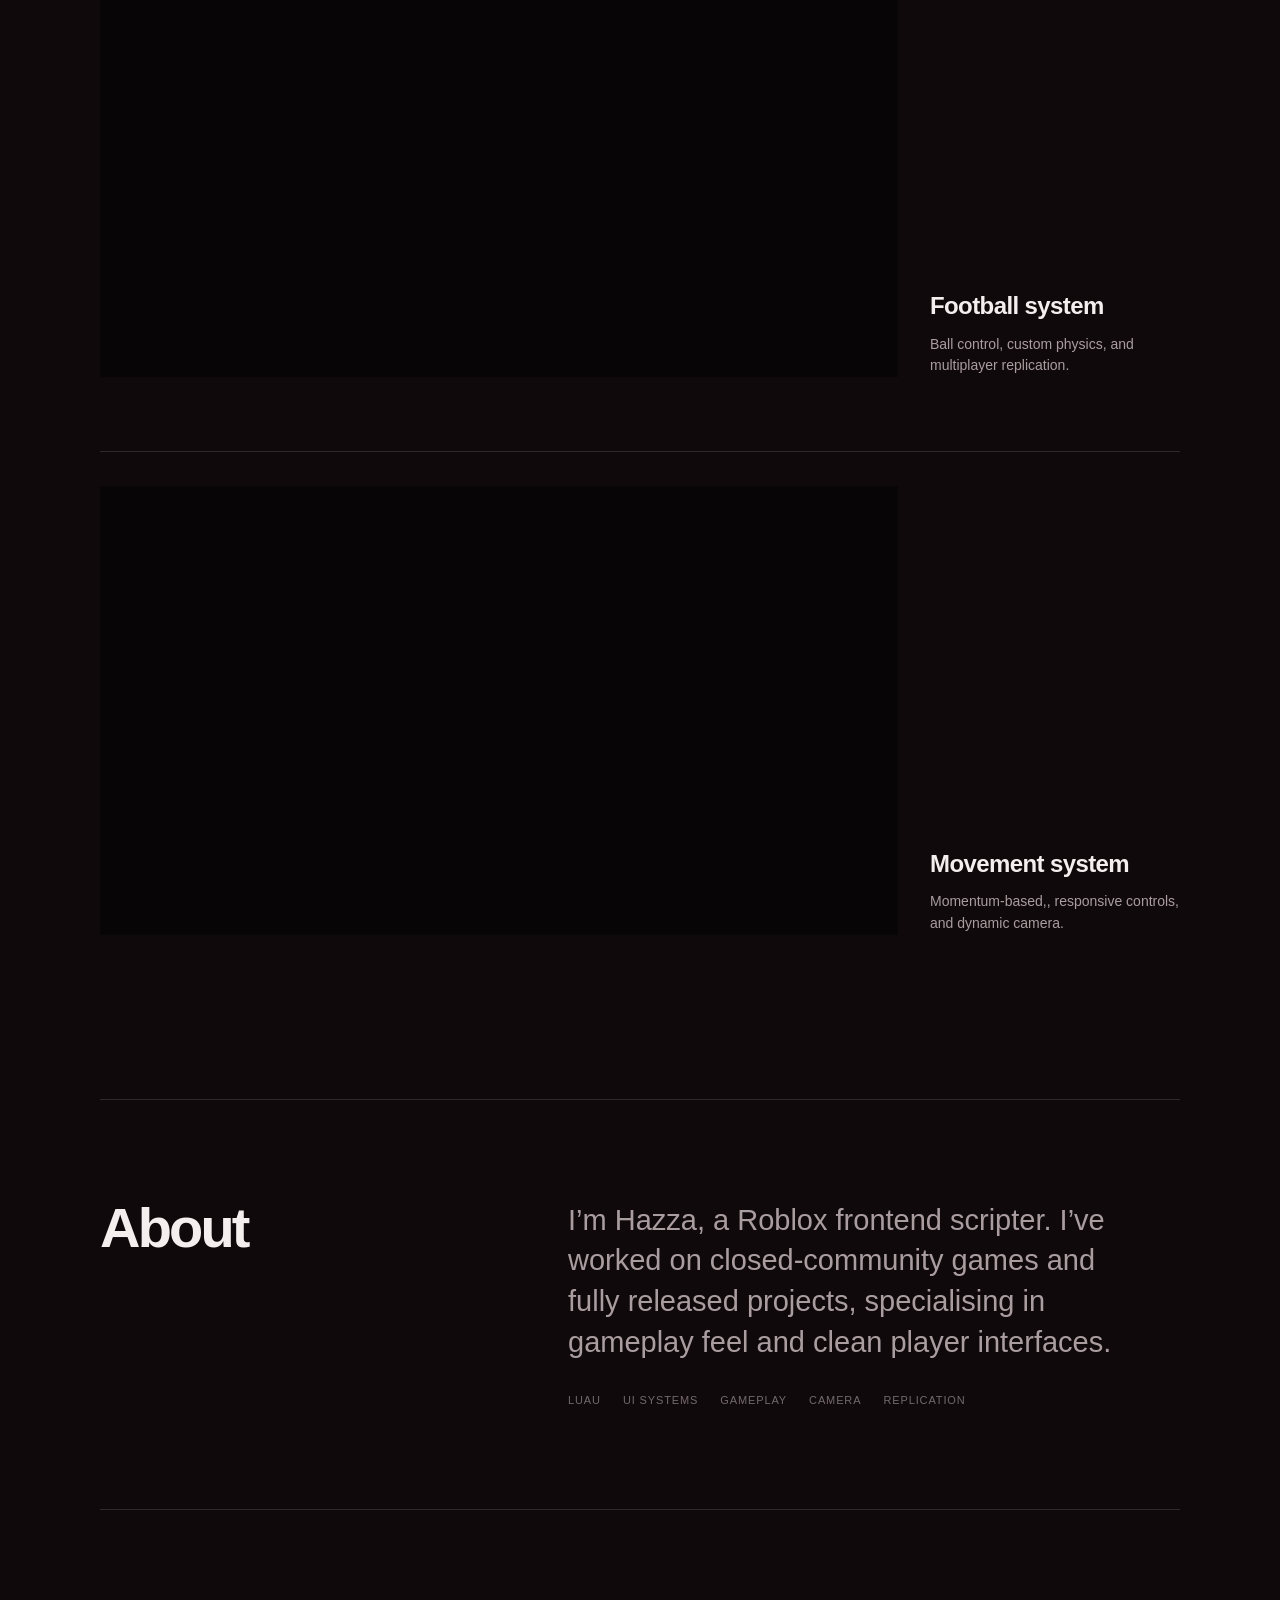
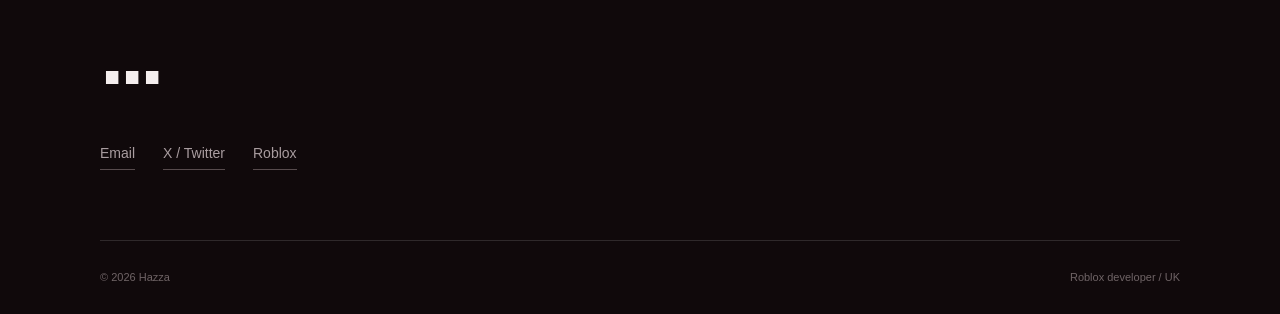
==== commit 28e86ccc: "Update index.html" ====
--- a/index.html
+++ b/index.html
@@ -70,7 +70,7 @@
       </main>
     </div>
   </div>
-  <div class="fade"><div class="wrap intro reveal"><p>I build responsive interfaces and gameplay systems for Roblox experiences—with work seen by 4.7M+ players.</p></div></div>
+  <div class="fade"><div class="wrap intro reveal"><p>Seen by 4.7M+ players.</p></div></div>
   <div class="dark"><div class="wrap">
     <section id="work" aria-labelledby="work-title">
       <div class="section-head reveal"><h2 id="work-title">Selected work</h2><span>Two recent systems</span></div>
@@ -80,7 +80,7 @@
       </article>
       <article class="project reveal">
         <div class="video-frame"><iframe src="https://www.youtube-nocookie.com/embed/a8XWMVyObS0" title="Movement system demonstration" loading="lazy" allow="accelerometer; autoplay; clipboard-write; encrypted-media; gyroscope; picture-in-picture; web-share" allowfullscreen></iframe></div>
-        <div class="project-copy"><h3>Movement system</h3><p>Momentum-based traversal, responsive controls, and dynamic camera work.</p></div>
+        <div class="project-copy"><h3>Movement system</h3><p>Momentum-based,, responsive controls, and dynamic camera.</p></div>
       </article>
     </section>
     <section class="about reveal" id="about" aria-labelledby="about-title">
@@ -88,7 +88,7 @@
       <div><p>I’m Hazza, a Roblox frontend scripter. I’ve worked on closed-community games and fully released projects, specialising in gameplay feel and clean player interfaces.</p><div class="skills" aria-label="Skills"><span>Luau</span><span>UI systems</span><span>Gameplay</span><span>Camera</span><span>Replication</span></div></div>
     </section>
     <section class="contact reveal" id="contact" aria-labelledby="contact-title">
-      <h2 id="contact-title">Let’s build<br><span>something good.</span></h2>
+      <h2 id="contact-title">...</span></h2>
       <div class="contact-links"><a href="mailto:hahazz1231@outlook.com">Email</a><a href="https://x.com/hahazz17" target="_blank" rel="noopener noreferrer">X / Twitter</a><a href="https://www.roblox.com/users/4684940646/profile" target="_blank" rel="noopener noreferrer">Roblox</a></div>
     </section>
     <footer><span>© <span id="year">2026</span> Hazza</span><span>Roblox developer / UK</span></footer>
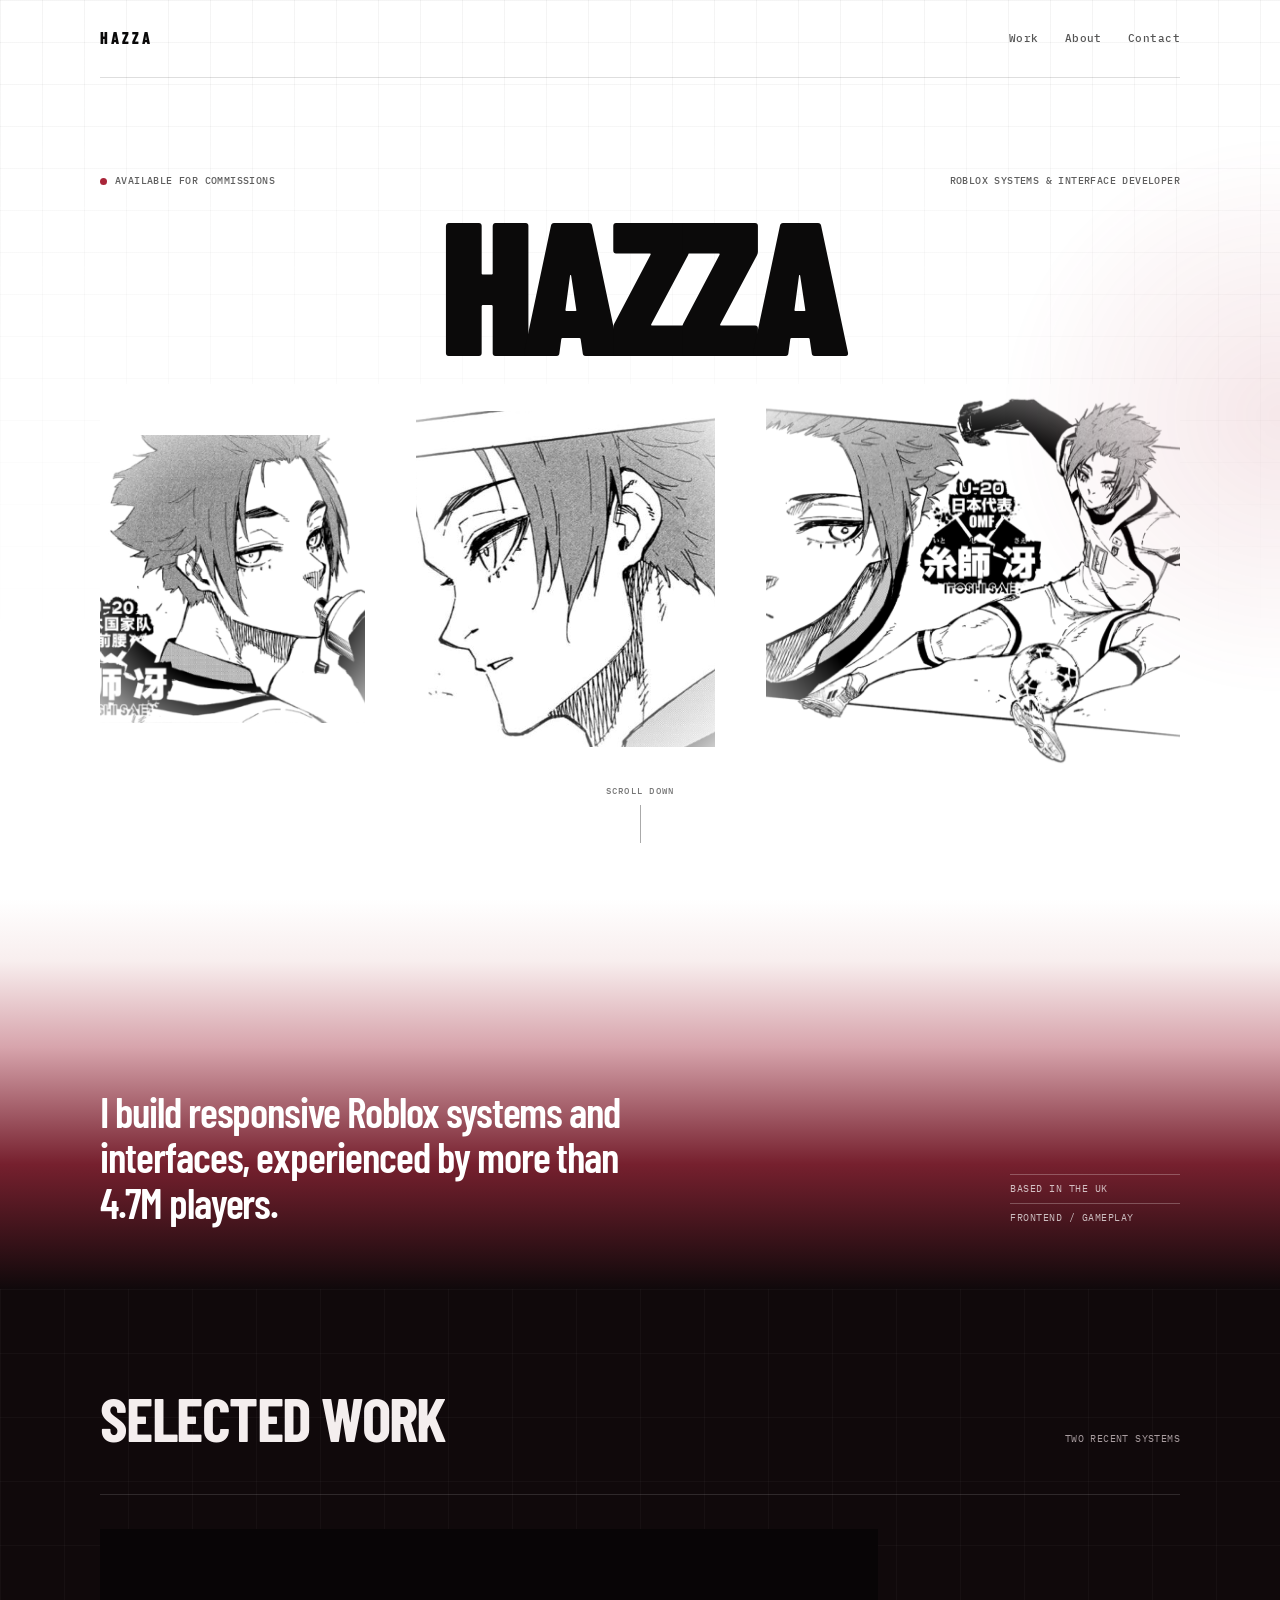
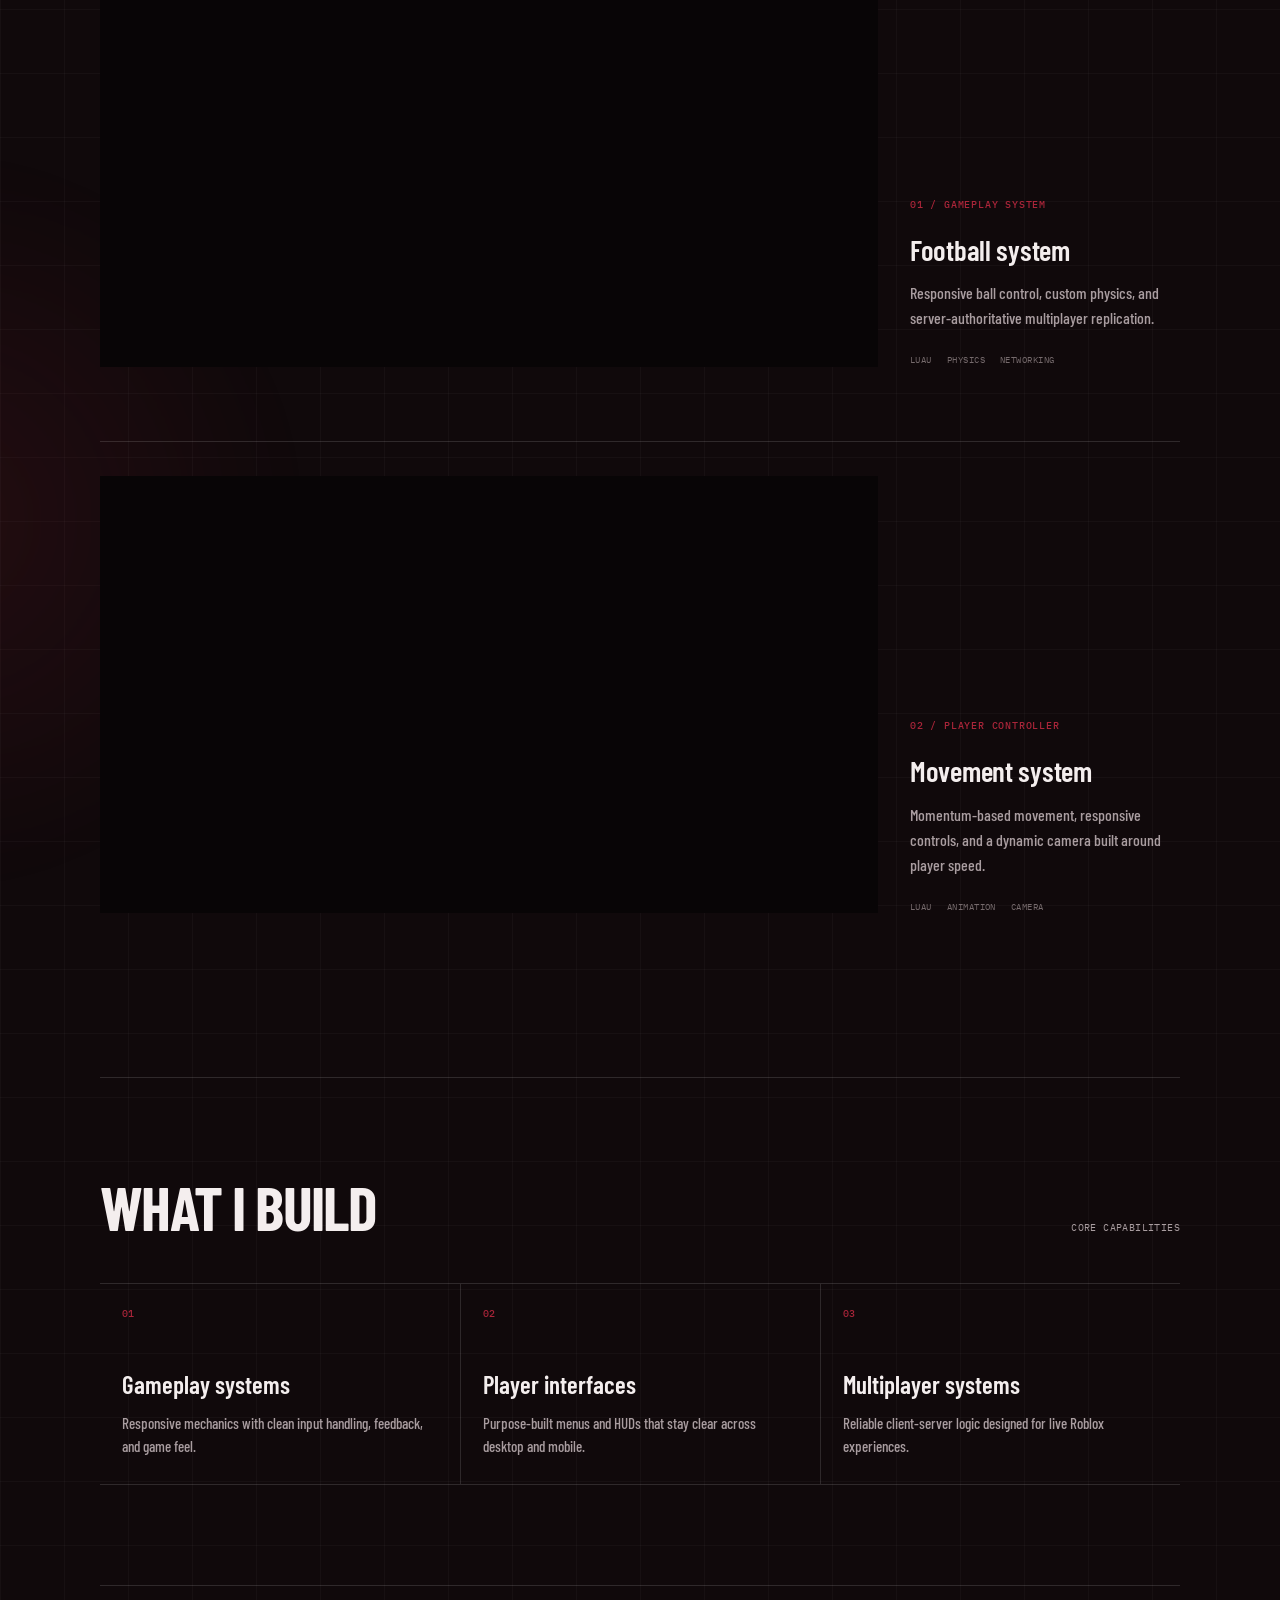
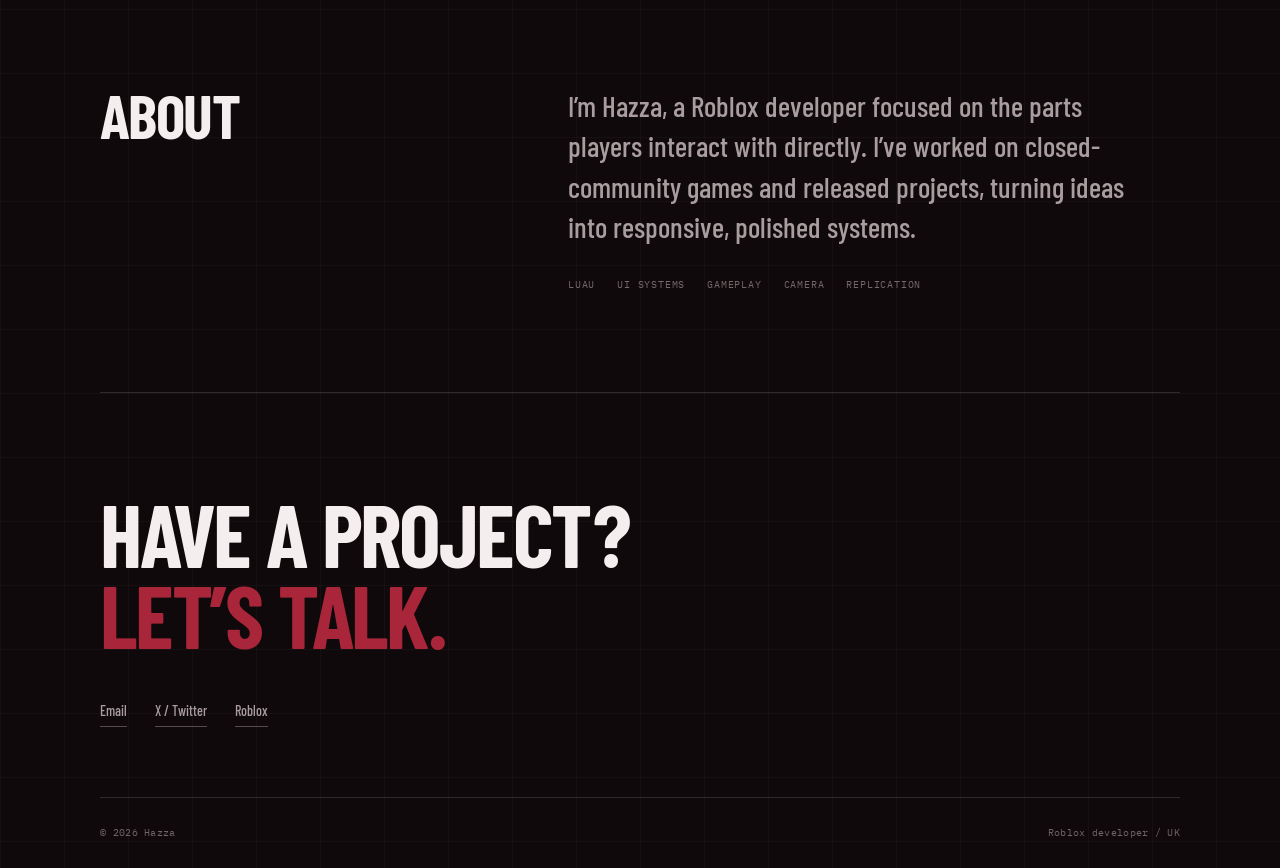
==== commit 5e252566: "Update index.html" ====
--- a/index.html
+++ b/index.html
@@ -6,45 +6,54 @@
   <meta name="description" content="Hazza — Roblox frontend developer available for commissions.">
   <meta name="theme-color" content="#ffffff">
   <title>Hazza — Roblox Developer</title>
+  <link rel="preconnect" href="https://fonts.googleapis.com">
+  <link rel="preconnect" href="https://fonts.gstatic.com" crossorigin>
+  <link href="https://fonts.googleapis.com/css2?family=Barlow+Condensed:wght@500;600;700;800;900&family=IBM+Plex+Mono:wght@400;500&display=swap" rel="stylesheet">
   <style>
     :root{--white:#fff;--ink:#0b0a0a;--dark:#10090b;--red:#a92539;--text:#f4eeee;--muted:#a99da0;--line:rgba(255,255,255,.13);--width:1080px}
     *{box-sizing:border-box}html{scroll-behavior:smooth;scrollbar-color:var(--red) var(--dark)}
-    body{margin:0;color:var(--ink);background:var(--dark);font:16px/1.55 Arial,Helvetica,sans-serif;overflow-x:hidden}
+    body{margin:0;color:var(--ink);background:var(--dark);font:500 16px/1.55 "Barlow Condensed","Arial Narrow",Arial,sans-serif;overflow-x:hidden}
     ::selection{color:#fff;background:var(--red)}a{color:inherit}.wrap{width:min(var(--width),calc(100% - 40px));margin:auto}
-    .light{position:relative;z-index:1;min-height:100svh;background:#fff}
+    .light{position:relative;z-index:1;min-height:100svh;background:#fff;overflow:hidden}.light:before{content:"";position:absolute;inset:0;pointer-events:none;background-image:linear-gradient(rgba(10,8,8,.045) 1px,transparent 1px),linear-gradient(90deg,rgba(10,8,8,.045) 1px,transparent 1px);background-size:42px 42px;mask-image:linear-gradient(to bottom,#000,transparent 72%)}.light:after{content:"";position:absolute;width:36rem;height:36rem;right:-18rem;top:8rem;border-radius:50%;background:radial-gradient(circle,rgba(169,37,57,.11),transparent 68%);filter:blur(10px);pointer-events:none;animation:ambient-drift 12s ease-in-out infinite}
+    @keyframes ambient-drift{0%,100%{transform:translate3d(0,0,0)}50%{transform:translate3d(-24px,18px,0)}}
     header{display:flex;align-items:center;justify-content:space-between;height:78px;border-bottom:1px solid #dedede}
-    .small-logo{font-size:15px;font-weight:900;letter-spacing:.16em;text-decoration:none}nav{display:flex;gap:26px}
-    nav a{color:#555;font-size:13px;text-decoration:none;transition:color .18s ease}nav a:hover,nav a:focus-visible{color:var(--red)}
-    .hero{padding:clamp(54px,8vw,96px) 0 0}.hero-topline{display:flex;align-items:center;justify-content:space-between;gap:20px;margin-bottom:18px;color:#5f5f5f;font-size:12px}
+    .small-logo{font-size:16px;font-weight:800;letter-spacing:.18em;text-decoration:none;transition:letter-spacing .25s ease}.small-logo:hover{letter-spacing:.25em}nav{display:flex;gap:26px}
+    nav a{position:relative;color:#555;font:500 11px/1 "IBM Plex Mono",monospace;letter-spacing:.04em;text-decoration:none;transition:color .18s ease,transform .18s ease}nav a:hover,nav a:focus-visible{color:var(--red);transform:translateY(-2px)}
+    .hero{position:relative;padding:clamp(54px,8vw,96px) 0 0}.hero-topline{display:flex;align-items:center;justify-content:space-between;gap:20px;margin-bottom:18px;color:#5f5f5f;font:500 10px/1.4 "IBM Plex Mono",monospace;letter-spacing:.04em;text-transform:uppercase}
     .status{display:flex;align-items:center;gap:8px}.status:before{content:"";width:7px;height:7px;border-radius:50%;background:var(--red);animation:blink 2s ease-in-out infinite}
     @keyframes blink{50%{opacity:.35}}
-    h1{margin:0 0 30px;font-size:clamp(76px,17vw,190px);font-weight:900;line-height:.78;letter-spacing:-.085em;text-align:center;transform:translateY(24px);opacity:0;animation:logo-in .9s cubic-bezier(.16,.8,.22,1) .08s forwards}
+    h1{margin:0 0 30px;font-size:clamp(76px,17vw,190px);font-weight:900;line-height:.78;letter-spacing:-.055em;text-align:center;transform:translateY(24px);opacity:0;animation:logo-in .9s cubic-bezier(.16,.8,.22,1) .08s forwards}
+    h1 span{display:inline-block;animation:title-drift 6s ease-in-out 1.1s infinite}
     @keyframes logo-in{to{opacity:1;letter-spacing:-.06em;transform:translateY(0)}}
+    @keyframes title-drift{0%,100%{transform:translateY(0) skewX(0)}50%{transform:translateY(-4px) skewX(-1deg)}}
     .manga-strip{display:grid;grid-template-columns:.8fr .9fr 1.25fr;align-items:center;gap:clamp(22px,4vw,64px);height:clamp(280px,34vw,390px);background:#fff}
     .panel{position:relative;min-width:0;margin:0;background:transparent;opacity:0;transform:translateY(16px);animation:panel-in .7s cubic-bezier(.2,.75,.2,1) forwards}
     .panel:nth-child(1){animation-delay:.26s}.panel:nth-child(2){animation-delay:.36s}.panel:nth-child(3){animation-delay:.46s}@keyframes panel-in{to{opacity:1;transform:translateY(0)}}
     .panel:nth-child(1){height:74%}.panel:nth-child(2){height:86%}.panel:nth-child(3){height:96%}
     .panel img{width:100%;height:100%;display:block;object-fit:cover;filter:grayscale(1) contrast(1.02);-webkit-mask-image:radial-gradient(ellipse 82% 76% at center,#000 48%,transparent 100%);mask-image:radial-gradient(ellipse 82% 76% at center,#000 48%,transparent 100%);transition:transform .65s cubic-bezier(.2,.75,.2,1)}
     .panel:nth-child(1) img{object-position:53% center}.panel:nth-child(2) img{object-position:44% center}.panel:nth-child(3) img{object-position:66% center}.panel:hover img{transform:translateY(-4px)}
-    .scroll-cue{display:flex;flex-direction:column;align-items:center;gap:10px;width:max-content;margin:12px auto 0;color:#777;font-size:10px;letter-spacing:.14em;text-transform:uppercase;text-decoration:none}
+    .scroll-cue{display:flex;flex-direction:column;align-items:center;gap:10px;width:max-content;margin:12px auto 0;color:#777;font:500 9px/1 "IBM Plex Mono",monospace;letter-spacing:.14em;text-transform:uppercase;text-decoration:none;animation:cue-drift 3s ease-in-out infinite}
+    @keyframes cue-drift{0%,100%{transform:translateY(0)}50%{transform:translateY(3px)}}
     .scroll-cue:after{content:"";width:1px;height:38px;background:#aaa;transform-origin:top;animation:scroll-line 1.8s ease-in-out infinite}
     @keyframes scroll-line{0%,100%{transform:scaleY(.45);opacity:.45}50%{transform:scaleY(1);opacity:1}}
     .fade{position:relative;z-index:0;min-height:390px;margin-top:-1px;color:#fff;background:linear-gradient(to bottom,#fff 0%,#f8eeee 16%,#d7a4ac 38%,#76202e 68%,var(--dark) 100%)}
-    .intro{display:flex;justify-content:flex-end;padding-top:190px}.intro p{width:min(540px,100%);margin:0;font-size:clamp(22px,3.4vw,38px);font-weight:600;line-height:1.18;letter-spacing:-.035em}
-    .dark{color:var(--text);background:var(--dark)}section{padding:100px 0}.section-head{display:flex;align-items:baseline;justify-content:space-between;gap:24px;margin-bottom:48px}
-    h2{margin:0;font-size:clamp(34px,5vw,56px);line-height:1;letter-spacing:-.05em}.section-head span{color:var(--muted);font-size:12px}
-    .project{display:grid;grid-template-columns:minmax(0,1fr) 250px;align-items:end;gap:32px;padding:34px 0 64px;border-top:1px solid var(--line)}.project+.project{margin-top:10px}
-    .video-frame{overflow:hidden;background:#080506}.video-frame iframe{display:block;width:100%;aspect-ratio:16/9;border:0;filter:saturate(.75);transition:filter .3s ease}.video-frame:hover iframe{filter:saturate(1)}
-    .project h3{margin:0 0 9px;font-size:24px;letter-spacing:-.025em}.project p,.about p{margin:0;color:var(--muted);font-size:14px}
+    .intro{display:flex;justify-content:space-between;align-items:flex-end;gap:48px;padding-top:190px}.intro p{width:min(540px,100%);margin:0;font-size:clamp(25px,3.4vw,42px);font-weight:600;line-height:1.08;letter-spacing:-.025em}.intro-meta{display:grid;gap:7px;min-width:170px;color:rgba(255,255,255,.72);font:400 10px/1.4 "IBM Plex Mono",monospace;text-transform:uppercase;letter-spacing:.05em}.intro-meta span{padding-top:7px;border-top:1px solid rgba(255,255,255,.25)}
+    .dark{position:relative;isolation:isolate;color:var(--text);background:var(--dark);overflow:hidden}.dark:before{content:"";position:absolute;z-index:-1;inset:0;pointer-events:none;background-image:linear-gradient(rgba(255,255,255,.027) 1px,transparent 1px),linear-gradient(90deg,rgba(255,255,255,.027) 1px,transparent 1px);background-size:64px 64px}.dark:after{content:"";position:absolute;z-index:-1;width:48rem;height:48rem;left:-28rem;top:28rem;border-radius:50%;background:radial-gradient(circle,rgba(169,37,57,.13),transparent 67%);filter:blur(18px);pointer-events:none}section{padding:100px 0}.section-head{display:flex;align-items:baseline;justify-content:space-between;gap:24px;margin-bottom:48px}
+    h2{margin:0;font-size:clamp(38px,5vw,62px);font-weight:700;line-height:.92;letter-spacing:-.025em;text-transform:uppercase}.section-head span{color:var(--muted);font:400 10px/1.4 "IBM Plex Mono",monospace;letter-spacing:.04em;text-transform:uppercase}
+    .project{display:grid;grid-template-columns:minmax(0,1fr) 270px;align-items:end;gap:32px;padding:34px 0 64px;border-top:1px solid var(--line)}.project+.project{margin-top:10px}
+    .video-frame{position:relative;overflow:hidden;background:#080506}.video-frame:after{content:"VIEW PROJECT";position:absolute;right:14px;bottom:14px;padding:7px 9px;color:#fff;background:rgba(10,8,8,.8);font:400 9px/1 "IBM Plex Mono",monospace;letter-spacing:.08em;pointer-events:none;opacity:0;transform:translateY(5px);transition:opacity .25s ease,transform .25s ease}.video-frame:hover:after{opacity:1;transform:translateY(0)}.video-frame iframe{display:block;width:100%;aspect-ratio:16/9;border:0;filter:saturate(.75);transition:filter .3s ease,transform .6s cubic-bezier(.2,.75,.2,1)}.video-frame:hover iframe{filter:saturate(1);transform:scale(1.008)}
+    .project-number{display:block;margin-bottom:18px;color:var(--red);font:500 10px/1 "IBM Plex Mono",monospace;letter-spacing:.08em}.project h3{margin:0 0 9px;font-size:29px;font-weight:600;letter-spacing:-.01em}.project p,.about p{margin:0;color:var(--muted);font-size:16px}.project-meta{display:flex;flex-wrap:wrap;gap:7px 15px;margin-top:23px;color:#756a6c;font:400 9px/1.4 "IBM Plex Mono",monospace;text-transform:uppercase;letter-spacing:.05em}
     .about{display:grid;grid-template-columns:1fr 1.5fr;gap:60px;border-top:1px solid var(--line)}.about p{max-width:580px;font-size:clamp(19px,2.5vw,29px);line-height:1.4}
-    .skills{display:flex;flex-wrap:wrap;gap:8px 22px;margin-top:30px;color:#73696b;font-size:11px;text-transform:uppercase;letter-spacing:.08em}
+    .skills{display:flex;flex-wrap:wrap;gap:8px 22px;margin-top:30px;color:#73696b;font:400 10px/1.4 "IBM Plex Mono",monospace;text-transform:uppercase;letter-spacing:.08em}
+    .services{border-top:1px solid var(--line)}.service-list{display:grid;grid-template-columns:repeat(3,1fr);border-top:1px solid var(--line);border-bottom:1px solid var(--line)}.service{min-height:190px;padding:25px 22px}.service+.service{border-left:1px solid var(--line)}.service span{display:block;margin-bottom:46px;color:var(--red);font:500 10px/1 "IBM Plex Mono",monospace}.service h3{margin:0 0 8px;font-size:25px;font-weight:600}.service p{margin:0;color:var(--muted);font-size:15px}
     .contact{padding-bottom:70px;border-top:1px solid var(--line)}.contact h2{max-width:760px;margin-bottom:45px;font-size:clamp(42px,8vw,88px)}.contact h2 span{color:var(--red)}
     .contact-links{display:flex;flex-wrap:wrap;gap:12px 28px}.contact-links a{padding-bottom:4px;color:var(--muted);border-bottom:1px solid #574b4d;font-size:14px;text-decoration:none;transition:color .18s ease,border-color .18s ease}
     .contact-links a:hover,.contact-links a:focus-visible{color:#fff;border-color:var(--red)}
-    footer{display:flex;justify-content:space-between;padding:28px 0;color:#6f6466;border-top:1px solid var(--line);font-size:11px}
+    footer{display:flex;justify-content:space-between;padding:28px 0;color:#6f6466;border-top:1px solid var(--line);font:400 10px/1.4 "IBM Plex Mono",monospace;letter-spacing:.03em}
     .reveal{opacity:0;transform:translateY(20px);transition:opacity .65s ease,transform .65s cubic-bezier(.2,.75,.2,1)}.reveal.visible{opacity:1;transform:translateY(0)}
+    .reveal h2,.reveal h3,.reveal p{transform:translateY(8px);transition:transform .7s cubic-bezier(.2,.75,.2,1),letter-spacing .7s ease}.reveal.visible h2,.reveal.visible h3,.reveal.visible p{transform:translateY(0)}.reveal.visible h2{letter-spacing:-.025em}
     :focus-visible{outline:2px solid var(--red);outline-offset:5px}
-    @media(max-width:720px){.wrap{width:min(var(--width),calc(100% - 28px))}header{height:68px}nav{gap:15px}.hero-topline span:last-child{display:none}h1{margin-bottom:22px;font-size:clamp(74px,25vw,140px)}.manga-strip{grid-template-columns:1fr 1fr;gap:8px 18px;height:auto}.panel:nth-child(1),.panel:nth-child(2){height:190px}.panel:nth-child(3){grid-column:1/-1;width:78%;height:220px;margin:-12px auto 0}.panel:nth-child(3) img{object-position:66% center}.scroll-cue{margin-top:0}.fade{min-height:330px}.intro{padding-top:145px}section{padding:78px 0}.project,.about{grid-template-columns:1fr;gap:24px}.project{align-items:start;padding-bottom:46px}.project-copy{order:-1}.about{gap:30px}}
+    @media(max-width:720px){.wrap{width:min(var(--width),calc(100% - 28px))}header{height:68px}nav{gap:15px}.hero-topline span:last-child{display:none}h1{margin-bottom:22px;font-size:clamp(74px,25vw,140px)}.manga-strip{grid-template-columns:1fr 1fr;gap:8px 18px;height:auto}.panel:nth-child(1),.panel:nth-child(2){height:190px}.panel:nth-child(3){grid-column:1/-1;width:78%;height:220px;margin:-12px auto 0}.panel:nth-child(3) img{object-position:66% center}.scroll-cue{margin-top:0}.fade{min-height:360px}.intro{align-items:flex-start;flex-direction:column;padding-top:145px}.intro-meta{width:100%;grid-template-columns:1fr 1fr}section{padding:78px 0}.project,.about{grid-template-columns:1fr;gap:24px}.project{align-items:start;padding-bottom:46px}.project-copy{order:-1}.about{gap:30px}.service-list{grid-template-columns:1fr}.service{min-height:auto}.service+.service{border-left:0;border-top:1px solid var(--line)}.service span{margin-bottom:28px}}
     @media(max-width:420px){nav a:first-child{display:none}.panel:nth-child(1),.panel:nth-child(2){height:155px}.panel:nth-child(3){height:185px}footer{gap:18px}}
     @media(prefers-reduced-motion:reduce){html{scroll-behavior:auto}*,*:before,*:after{animation-duration:.01ms!important;animation-iteration-count:1!important;transition-duration:.01ms!important}.reveal{opacity:1;transform:none}}
   </style>
@@ -58,8 +67,8 @@
       </header>
       <main>
         <div class="hero">
-          <div class="hero-topline"><span class="status">Commissions open</span><span>Roblox frontend developer</span></div>
-          <h1>HAZZA</h1>
+          <div class="hero-topline"><span class="status">Available for commissions</span><span>Roblox systems &amp; interface developer</span></div>
+          <h1><span>HAZZA</span></h1>
           <div class="manga-strip" aria-label="Manga artwork collage">
             <figure class="panel"><img src="[data-uri]" alt="Black and white manga portrait"></figure>
             <figure class="panel"><img src="[data-uri]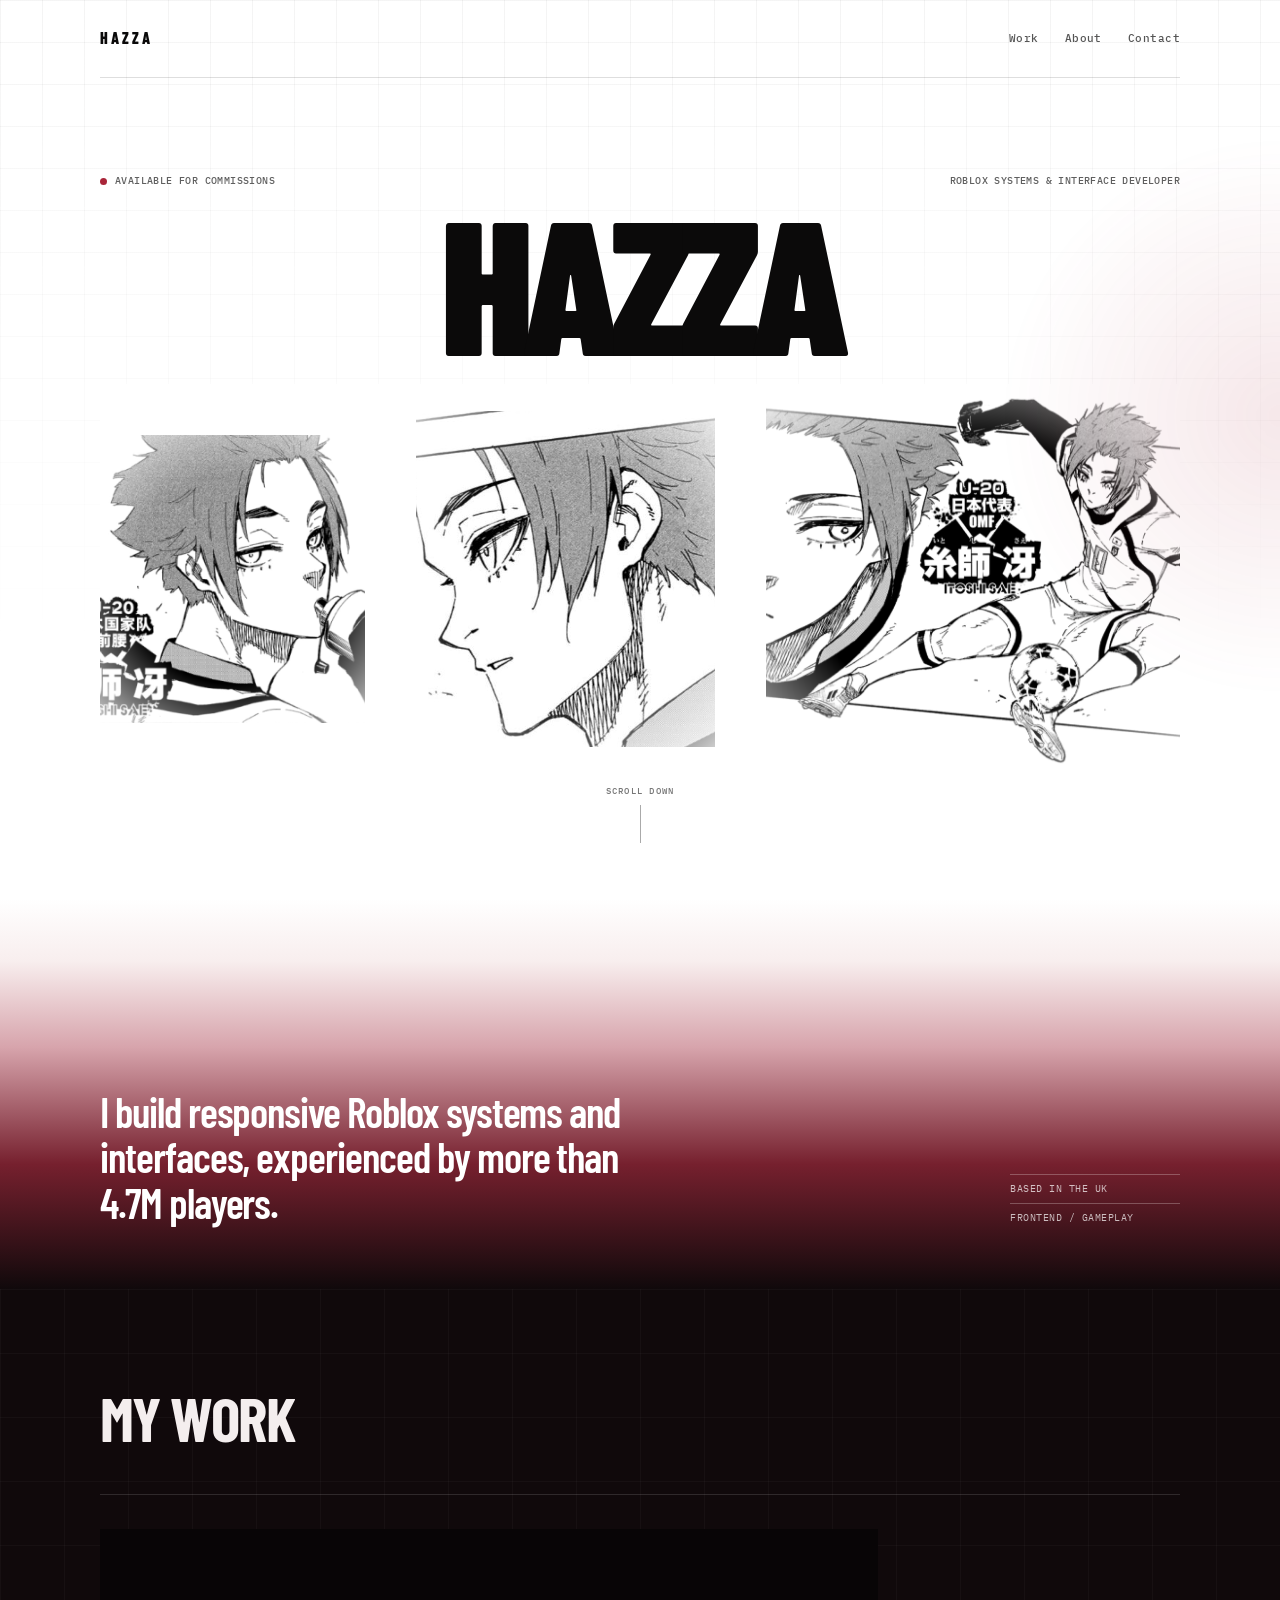
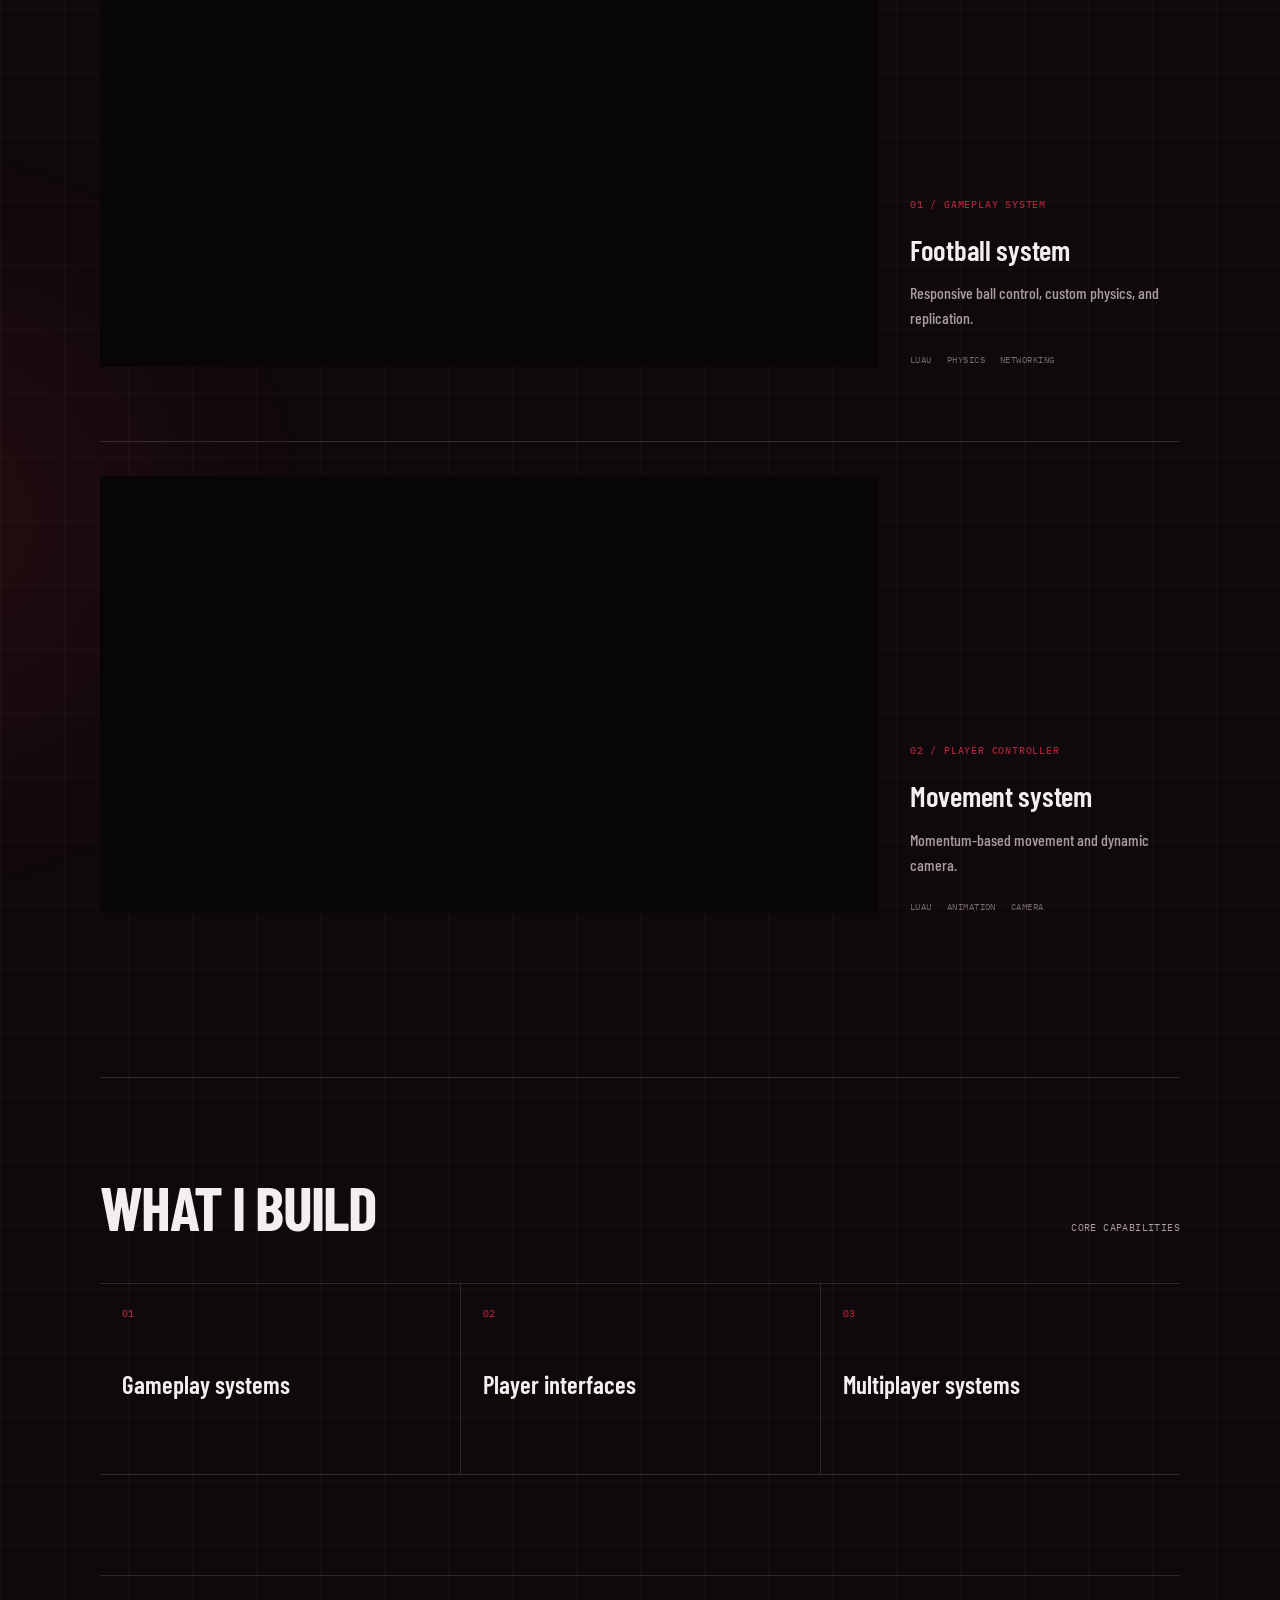
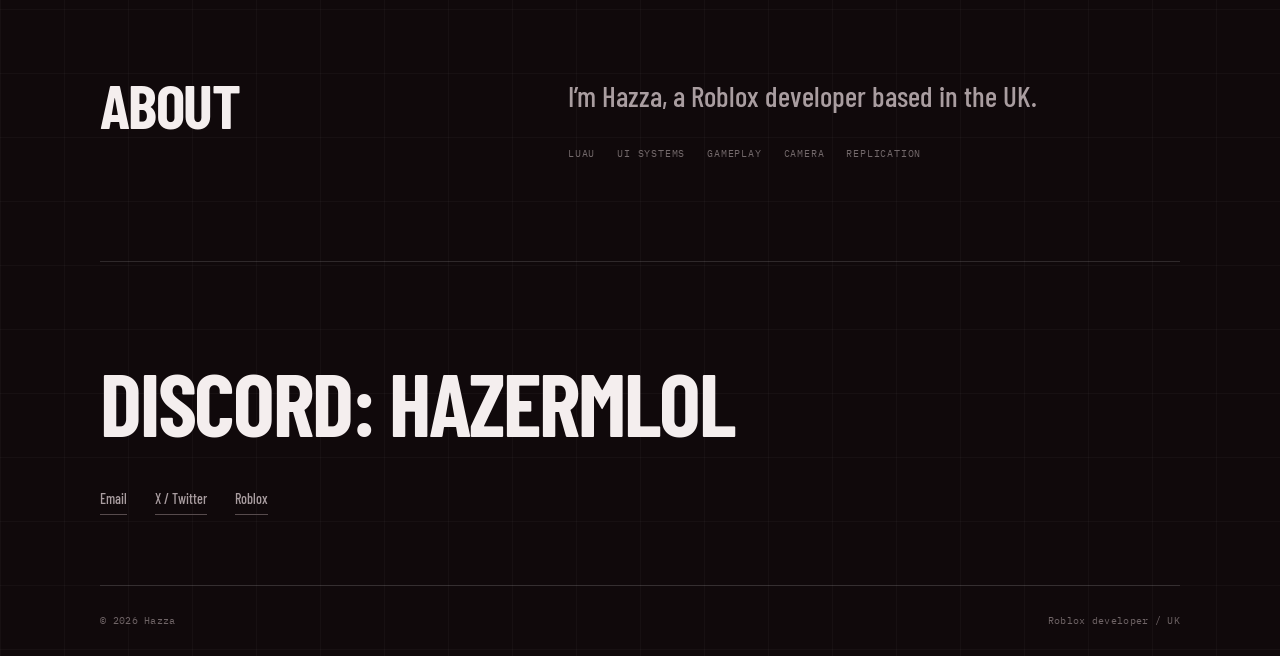
==== commit 2648a28d: "Update index.html" ====
--- a/index.html
+++ b/index.html
@@ -82,33 +82,33 @@
   <div class="fade"><div class="wrap intro reveal"><p>I build responsive Roblox systems and interfaces, experienced by more than 4.7M players.</p><div class="intro-meta"><span>Based in the UK</span><span>Frontend / Gameplay</span></div></div></div>
   <div class="dark"><div class="wrap">
     <section id="work" aria-labelledby="work-title">
-      <div class="section-head reveal"><h2 id="work-title">Selected work</h2><span>Two recent systems</span></div>
+      <div class="section-head reveal"><h2 id="work-title">MY WORK</h2><span></span></div>
       <article class="project reveal">
         <div class="video-frame"><iframe src="https://www.youtube-nocookie.com/embed/xb4b1NVsoGI" title="Football system demonstration" loading="lazy" allow="accelerometer; autoplay; clipboard-write; encrypted-media; gyroscope; picture-in-picture; web-share" allowfullscreen></iframe></div>
-        <div class="project-copy"><span class="project-number">01 / GAMEPLAY SYSTEM</span><h3>Football system</h3><p>Responsive ball control, custom physics, and server-authoritative multiplayer replication.</p><div class="project-meta"><span>Luau</span><span>Physics</span><span>Networking</span></div></div>
+        <div class="project-copy"><span class="project-number">01 / GAMEPLAY SYSTEM</span><h3>Football system</h3><p>Responsive ball control, custom physics, and replication.</p><div class="project-meta"><span>Luau</span><span>Physics</span><span>Networking</span></div></div>
       </article>
       <article class="project reveal">
         <div class="video-frame"><iframe src="https://www.youtube-nocookie.com/embed/a8XWMVyObS0" title="Movement system demonstration" loading="lazy" allow="accelerometer; autoplay; clipboard-write; encrypted-media; gyroscope; picture-in-picture; web-share" allowfullscreen></iframe></div>
-        <div class="project-copy"><span class="project-number">02 / PLAYER CONTROLLER</span><h3>Movement system</h3><p>Momentum-based movement, responsive controls, and a dynamic camera built around player speed.</p><div class="project-meta"><span>Luau</span><span>Animation</span><span>Camera</span></div></div>
+        <div class="project-copy"><span class="project-number">02 / PLAYER CONTROLLER</span><h3>Movement system</h3><p>Momentum-based movement and dynamic camera.</p><div class="project-meta"><span>Luau</span><span>Animation</span><span>Camera</span></div></div>
       </article>
     </section>
     <section class="services reveal" aria-labelledby="services-title">
       <div class="section-head"><h2 id="services-title">What I build</h2><span>Core capabilities</span></div>
       <div class="service-list">
-        <article class="service"><span>01</span><h3>Gameplay systems</h3><p>Responsive mechanics with clean input handling, feedback, and game feel.</p></article>
-        <article class="service"><span>02</span><h3>Player interfaces</h3><p>Purpose-built menus and HUDs that stay clear across desktop and mobile.</p></article>
-        <article class="service"><span>03</span><h3>Multiplayer systems</h3><p>Reliable client-server logic designed for live Roblox experiences.</p></article>
+        <article class="service"><span>01</span><h3>Gameplay systems</h3><p></p></article>
+        <article class="service"><span>02</span><h3>Player interfaces</h3><p></p></article>
+        <article class="service"><span>03</span><h3>Multiplayer systems</h3><p></p></article>
       </div>
     </section>
     <section class="about reveal" id="about" aria-labelledby="about-title">
       <h2 id="about-title">About</h2>
-      <div><p>I’m Hazza, a Roblox developer focused on the parts players interact with directly. I’ve worked on closed-community games and released projects, turning ideas into responsive, polished systems.</p><div class="skills" aria-label="Skills"><span>Luau</span><span>UI systems</span><span>Gameplay</span><span>Camera</span><span>Replication</span></div></div>
+      <div><p>I’m Hazza, a Roblox developer based in the UK.</p><div class="skills" aria-label="Skills"><span>Luau</span><span>UI systems</span><span>Gameplay</span><span>Camera</span><span>Replication</span></div></div>
     </section>
     <section class="contact reveal" id="contact" aria-labelledby="contact-title">
-      <h2 id="contact-title">Have a project?<br><span>Let’s talk.</span></h2>
+      <h2 id="contact-title">DISCORD: hazermlol<br><span></span></h2>
       <div class="contact-links"><a href="mailto:hahazz1231@outlook.com">Email</a><a href="https://x.com/hahazz17" target="_blank" rel="noopener noreferrer">X / Twitter</a><a href="https://www.roblox.com/users/4684940646/profile" target="_blank" rel="noopener noreferrer">Roblox</a></div>
     </section>
-    <footer><span>© <span id="year">2026</span> Hazza</span><span>Roblox developer / UK</span></footer>
+    <footer><span>© <span id="year"></span> Hazza</span><span>Roblox developer / UK</span></footer>
   </div></div>
   <script>
     const items=document.querySelectorAll(".reveal");
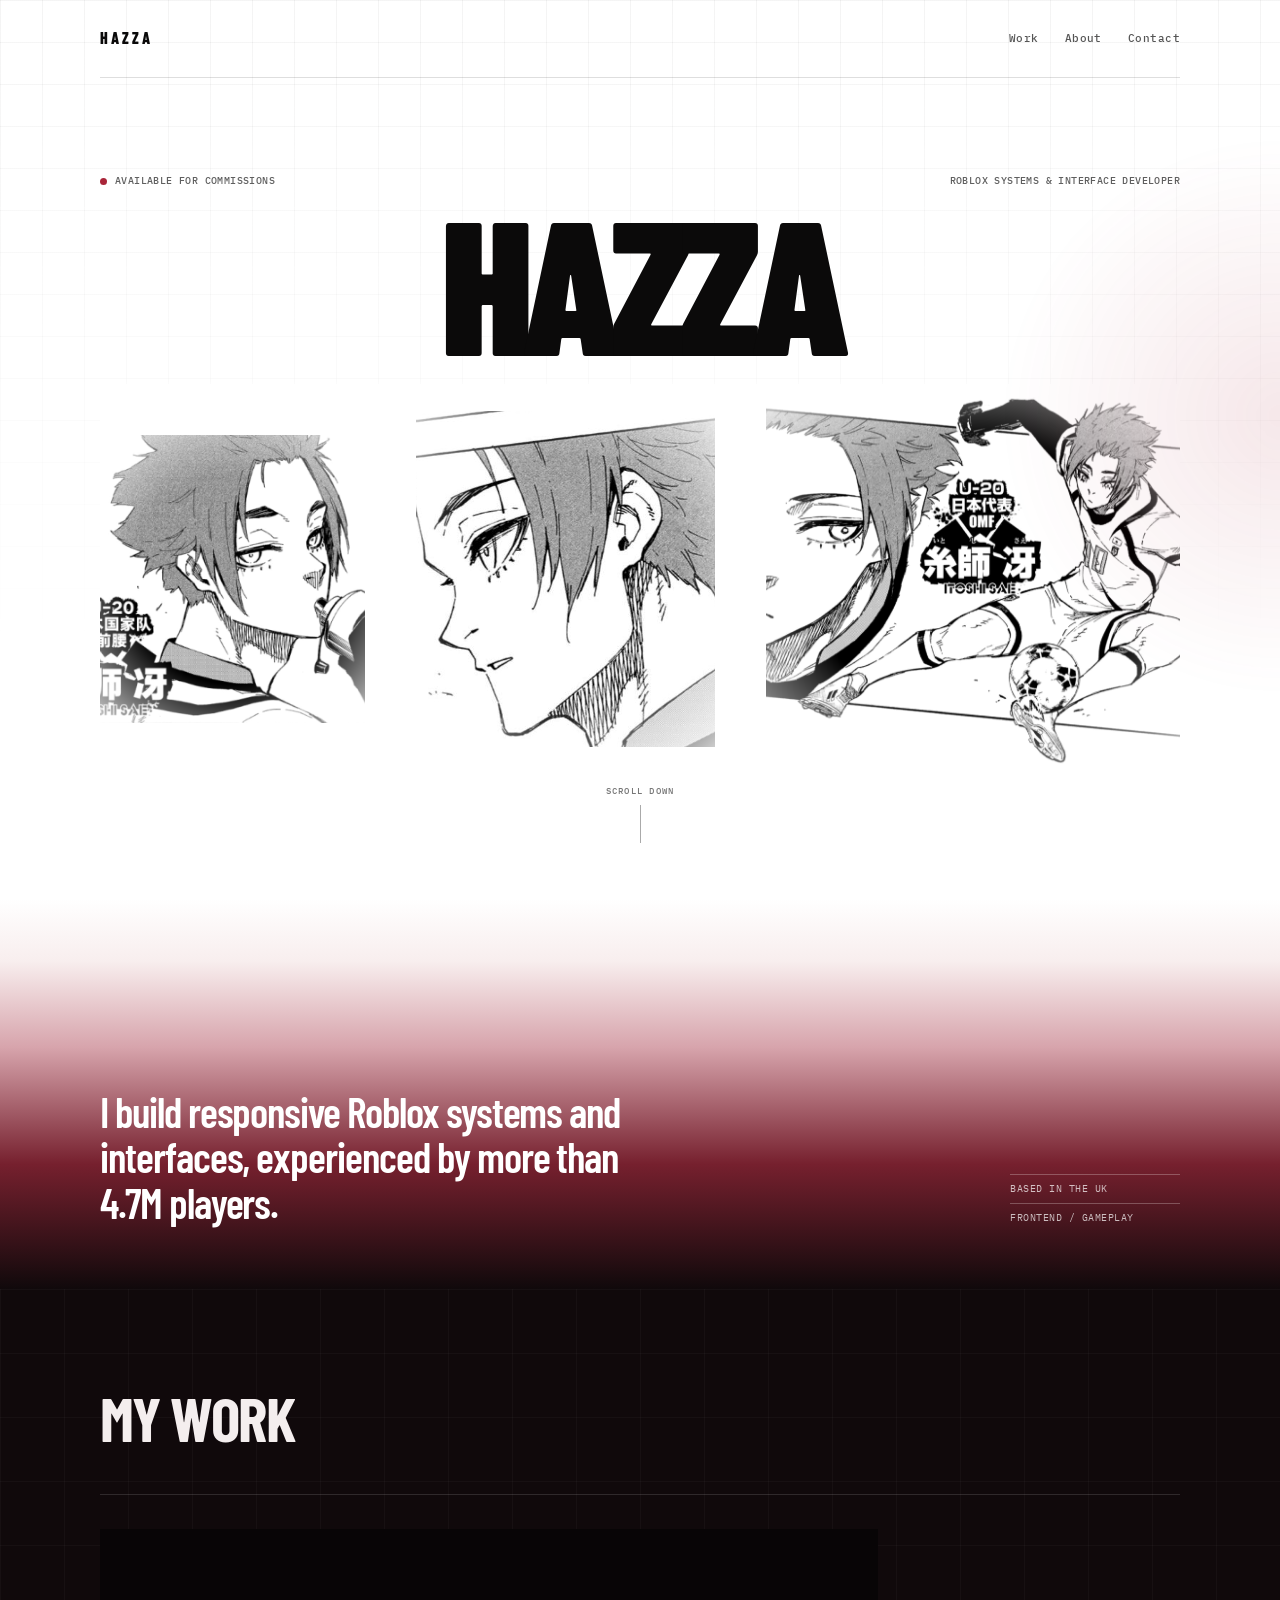
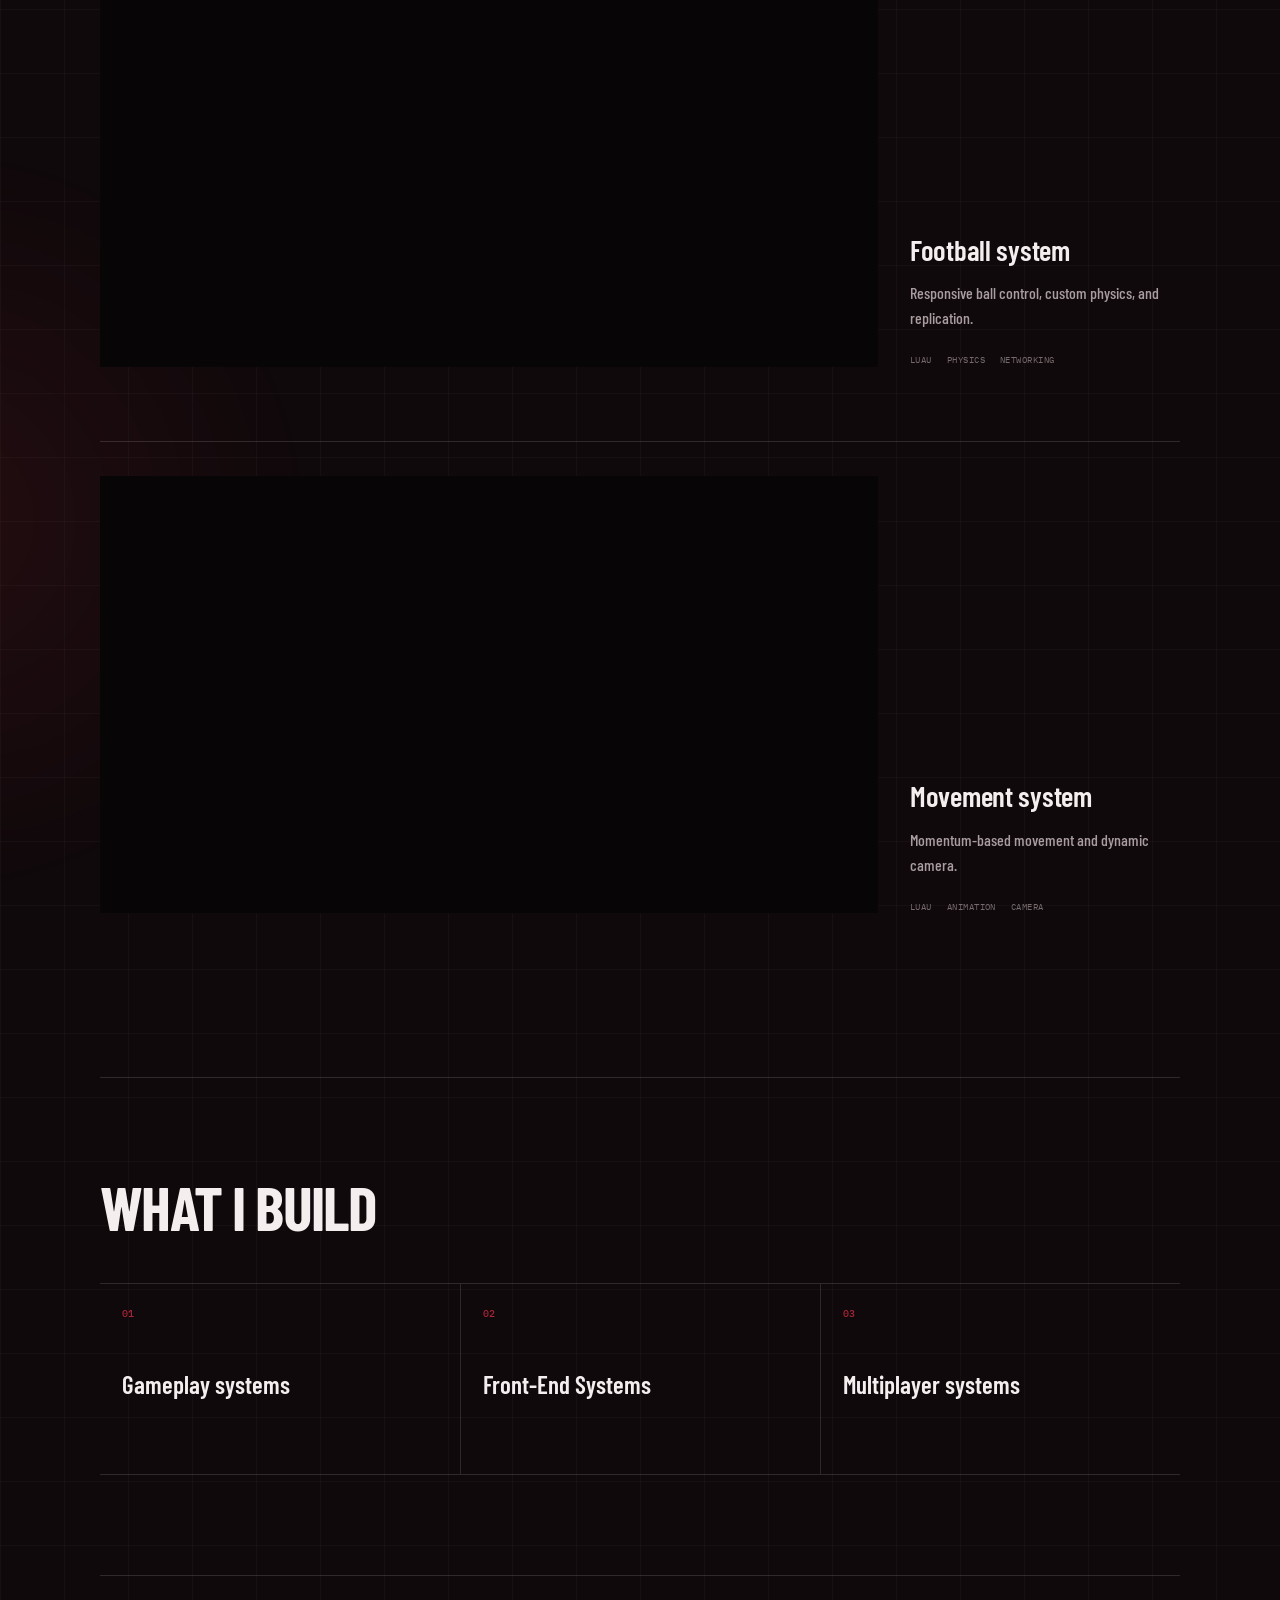
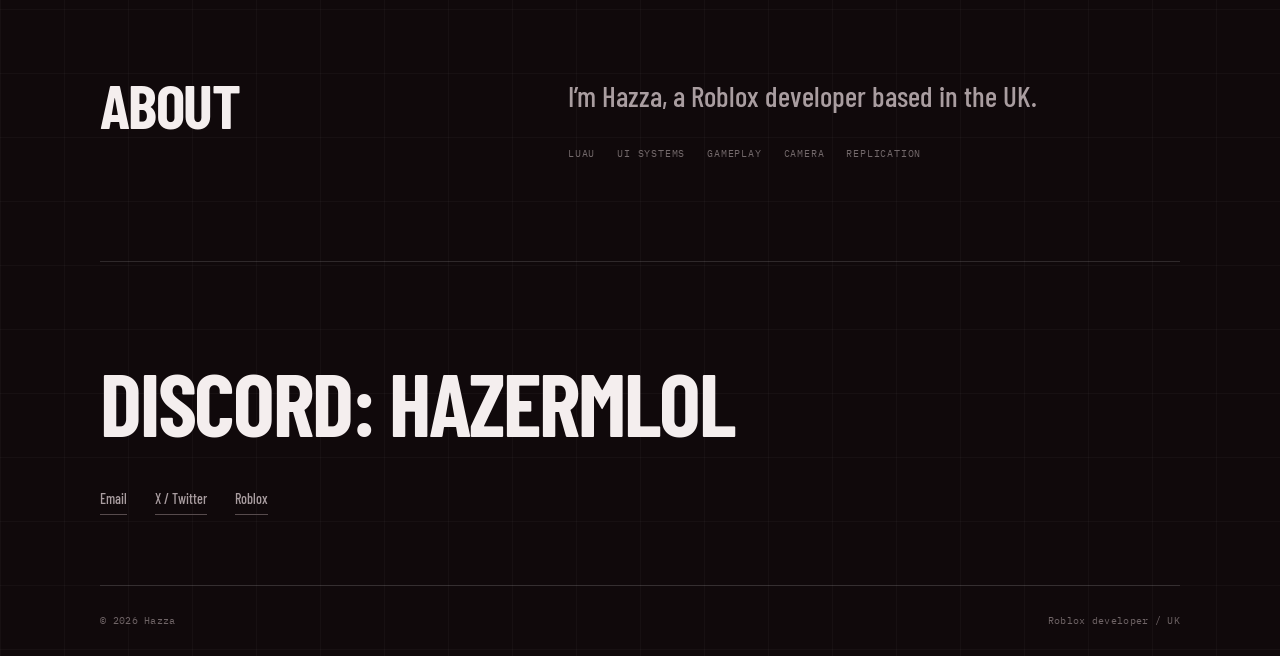
==== commit 7453b409: "Update index.html" ====
--- a/index.html
+++ b/index.html
@@ -85,18 +85,18 @@
       <div class="section-head reveal"><h2 id="work-title">MY WORK</h2><span></span></div>
       <article class="project reveal">
         <div class="video-frame"><iframe src="https://www.youtube-nocookie.com/embed/xb4b1NVsoGI" title="Football system demonstration" loading="lazy" allow="accelerometer; autoplay; clipboard-write; encrypted-media; gyroscope; picture-in-picture; web-share" allowfullscreen></iframe></div>
-        <div class="project-copy"><span class="project-number">01 / GAMEPLAY SYSTEM</span><h3>Football system</h3><p>Responsive ball control, custom physics, and replication.</p><div class="project-meta"><span>Luau</span><span>Physics</span><span>Networking</span></div></div>
+        <div class="project-copy"><span class="project-number"></span><h3>Football system</h3><p>Responsive ball control, custom physics, and replication.</p><div class="project-meta"><span>Luau</span><span>Physics</span><span>Networking</span></div></div>
       </article>
       <article class="project reveal">
         <div class="video-frame"><iframe src="https://www.youtube-nocookie.com/embed/a8XWMVyObS0" title="Movement system demonstration" loading="lazy" allow="accelerometer; autoplay; clipboard-write; encrypted-media; gyroscope; picture-in-picture; web-share" allowfullscreen></iframe></div>
-        <div class="project-copy"><span class="project-number">02 / PLAYER CONTROLLER</span><h3>Movement system</h3><p>Momentum-based movement and dynamic camera.</p><div class="project-meta"><span>Luau</span><span>Animation</span><span>Camera</span></div></div>
+        <div class="project-copy"><span class="project-number"></span><h3>Movement system</h3><p>Momentum-based movement and dynamic camera.</p><div class="project-meta"><span>Luau</span><span>Animation</span><span>Camera</span></div></div>
       </article>
     </section>
     <section class="services reveal" aria-labelledby="services-title">
-      <div class="section-head"><h2 id="services-title">What I build</h2><span>Core capabilities</span></div>
+      <div class="section-head"><h2 id="services-title">What I build</h2><span></span></div>
       <div class="service-list">
         <article class="service"><span>01</span><h3>Gameplay systems</h3><p></p></article>
-        <article class="service"><span>02</span><h3>Player interfaces</h3><p></p></article>
+        <article class="service"><span>02</span><h3>Front-End Systems</h3><p></p></article>
         <article class="service"><span>03</span><h3>Multiplayer systems</h3><p></p></article>
       </div>
     </section>
